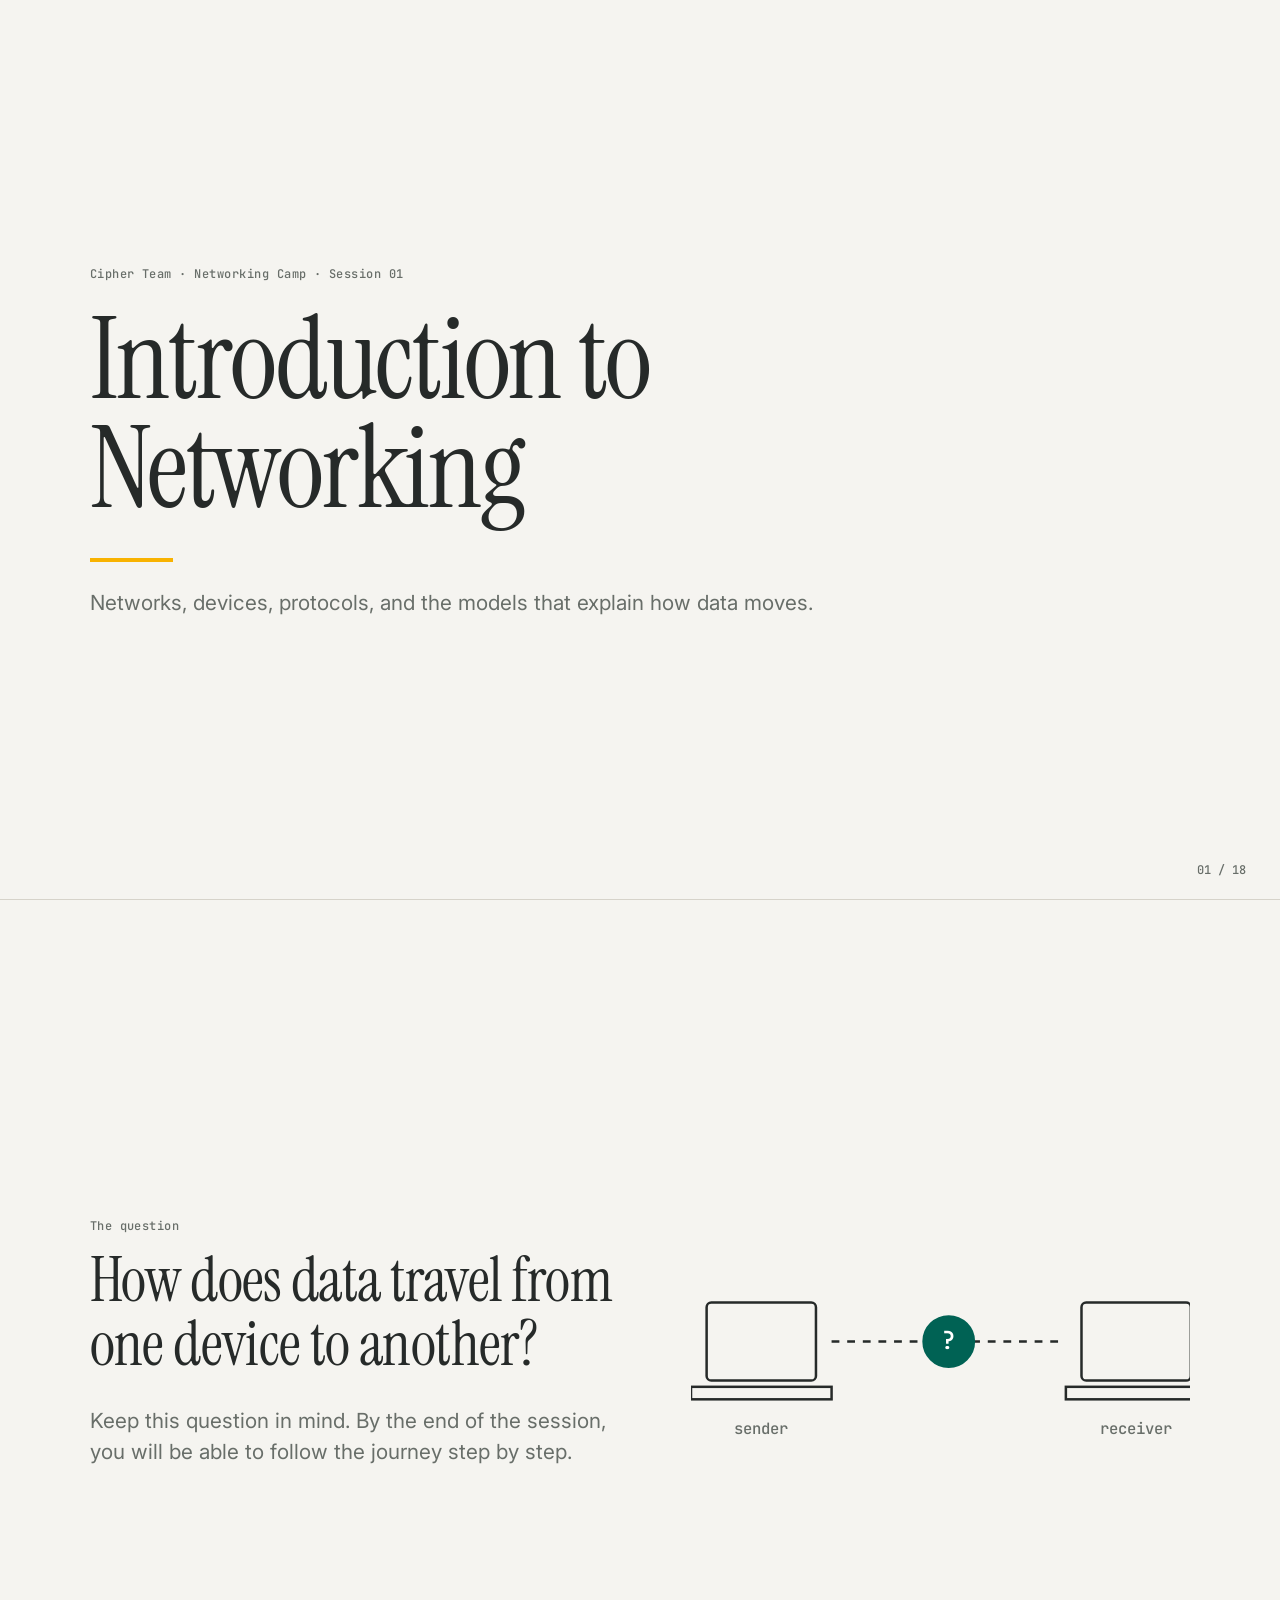
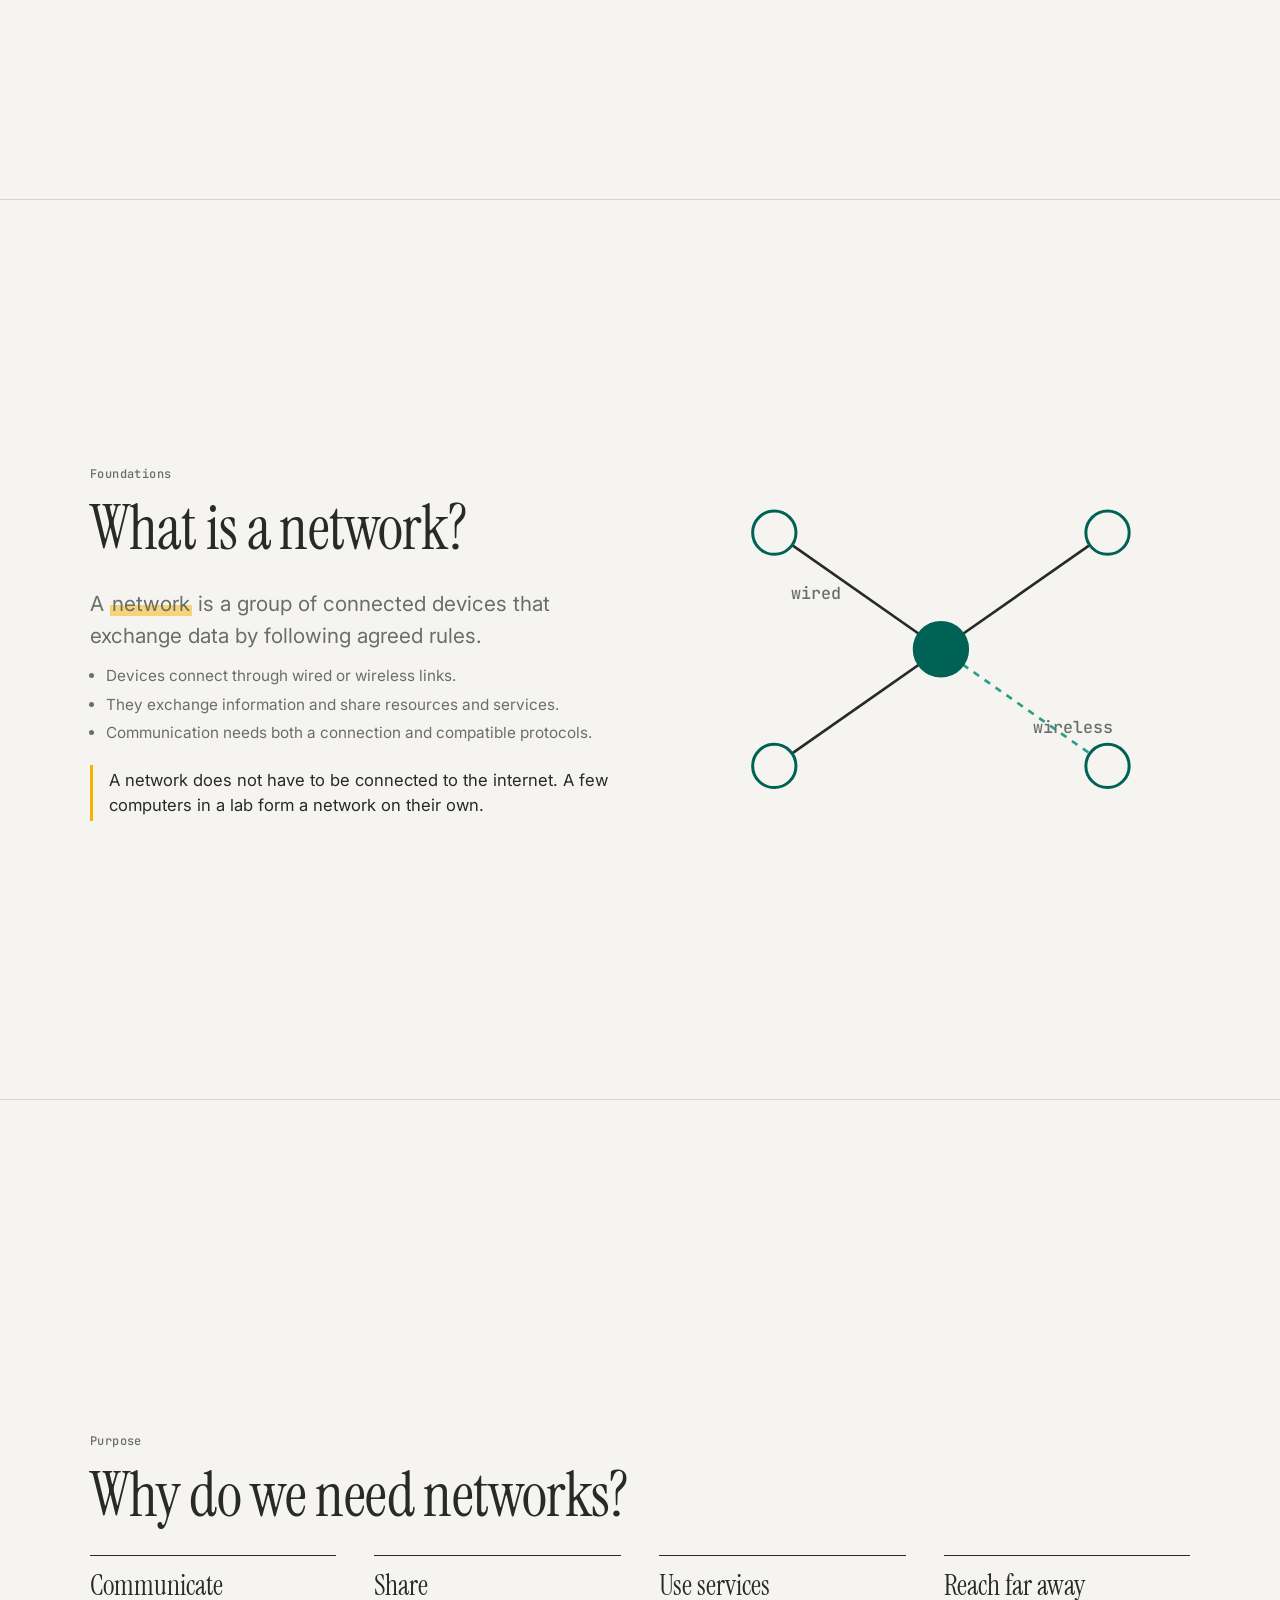
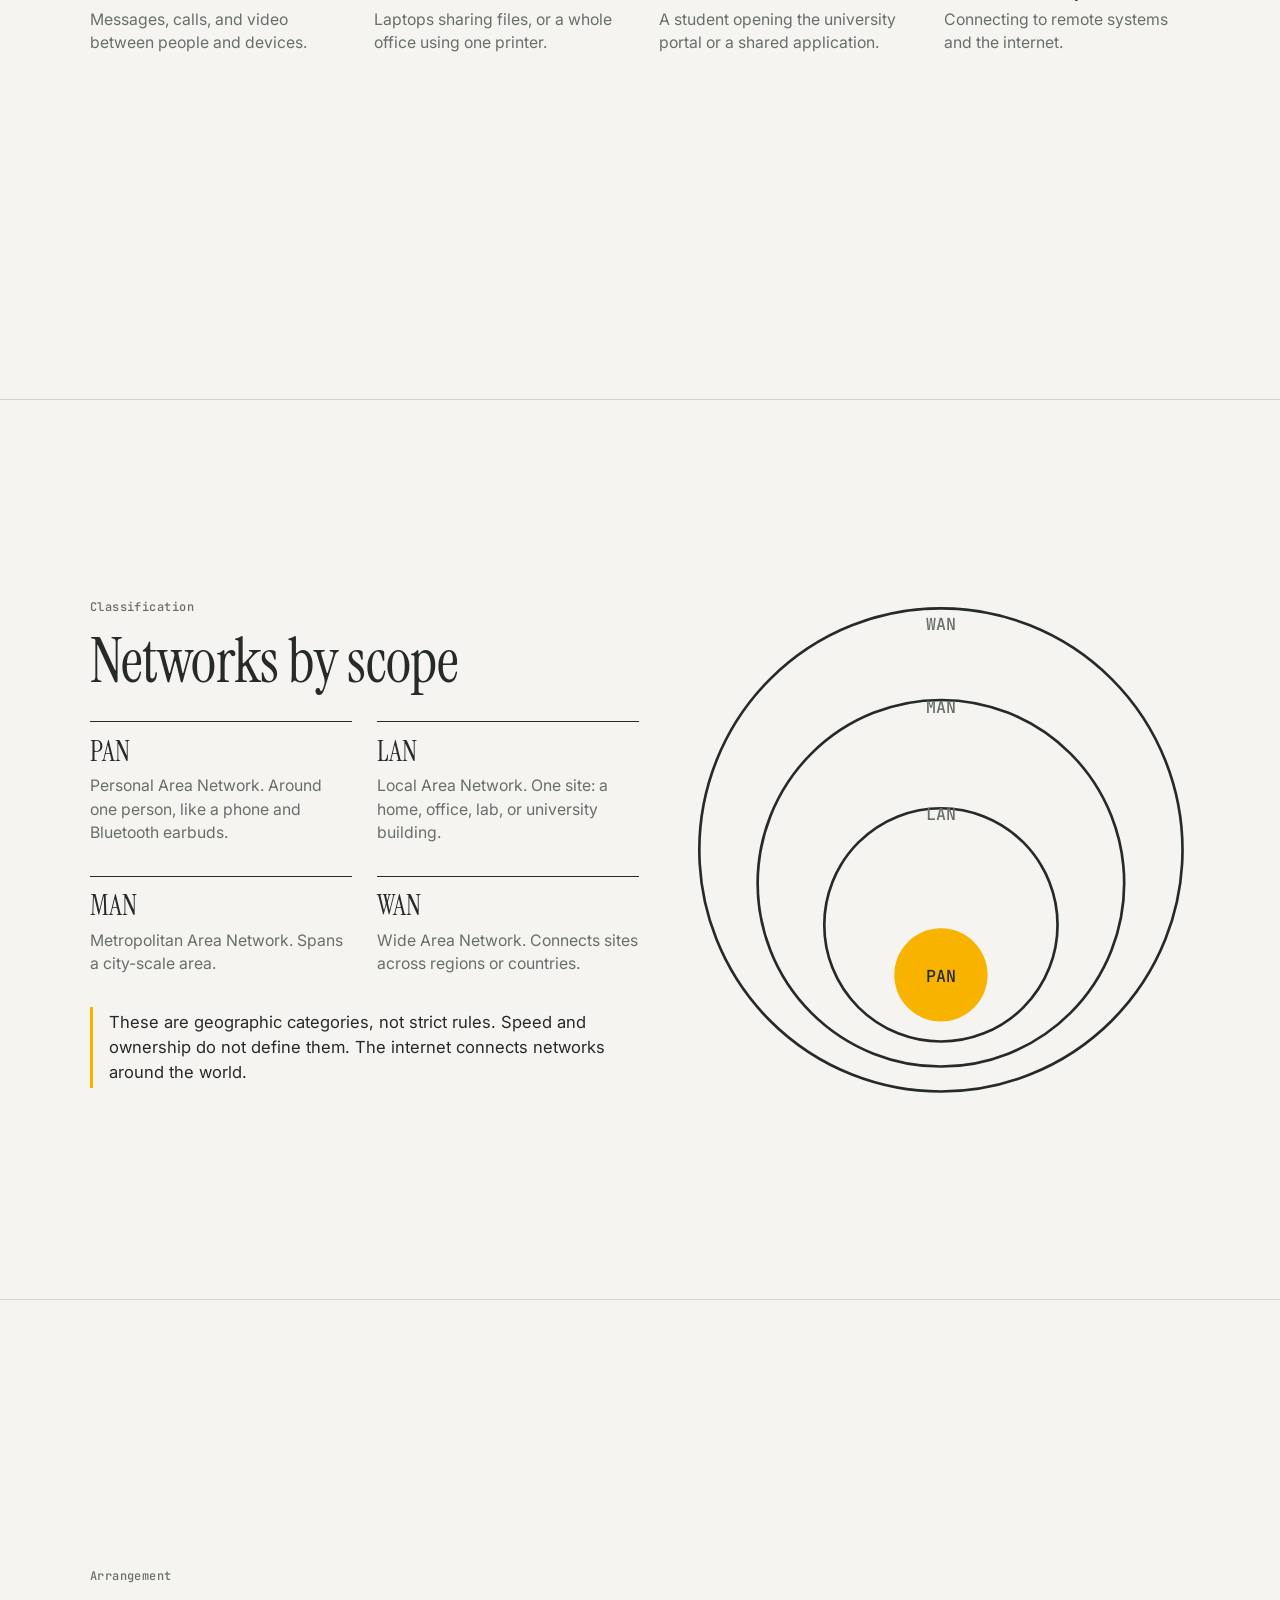
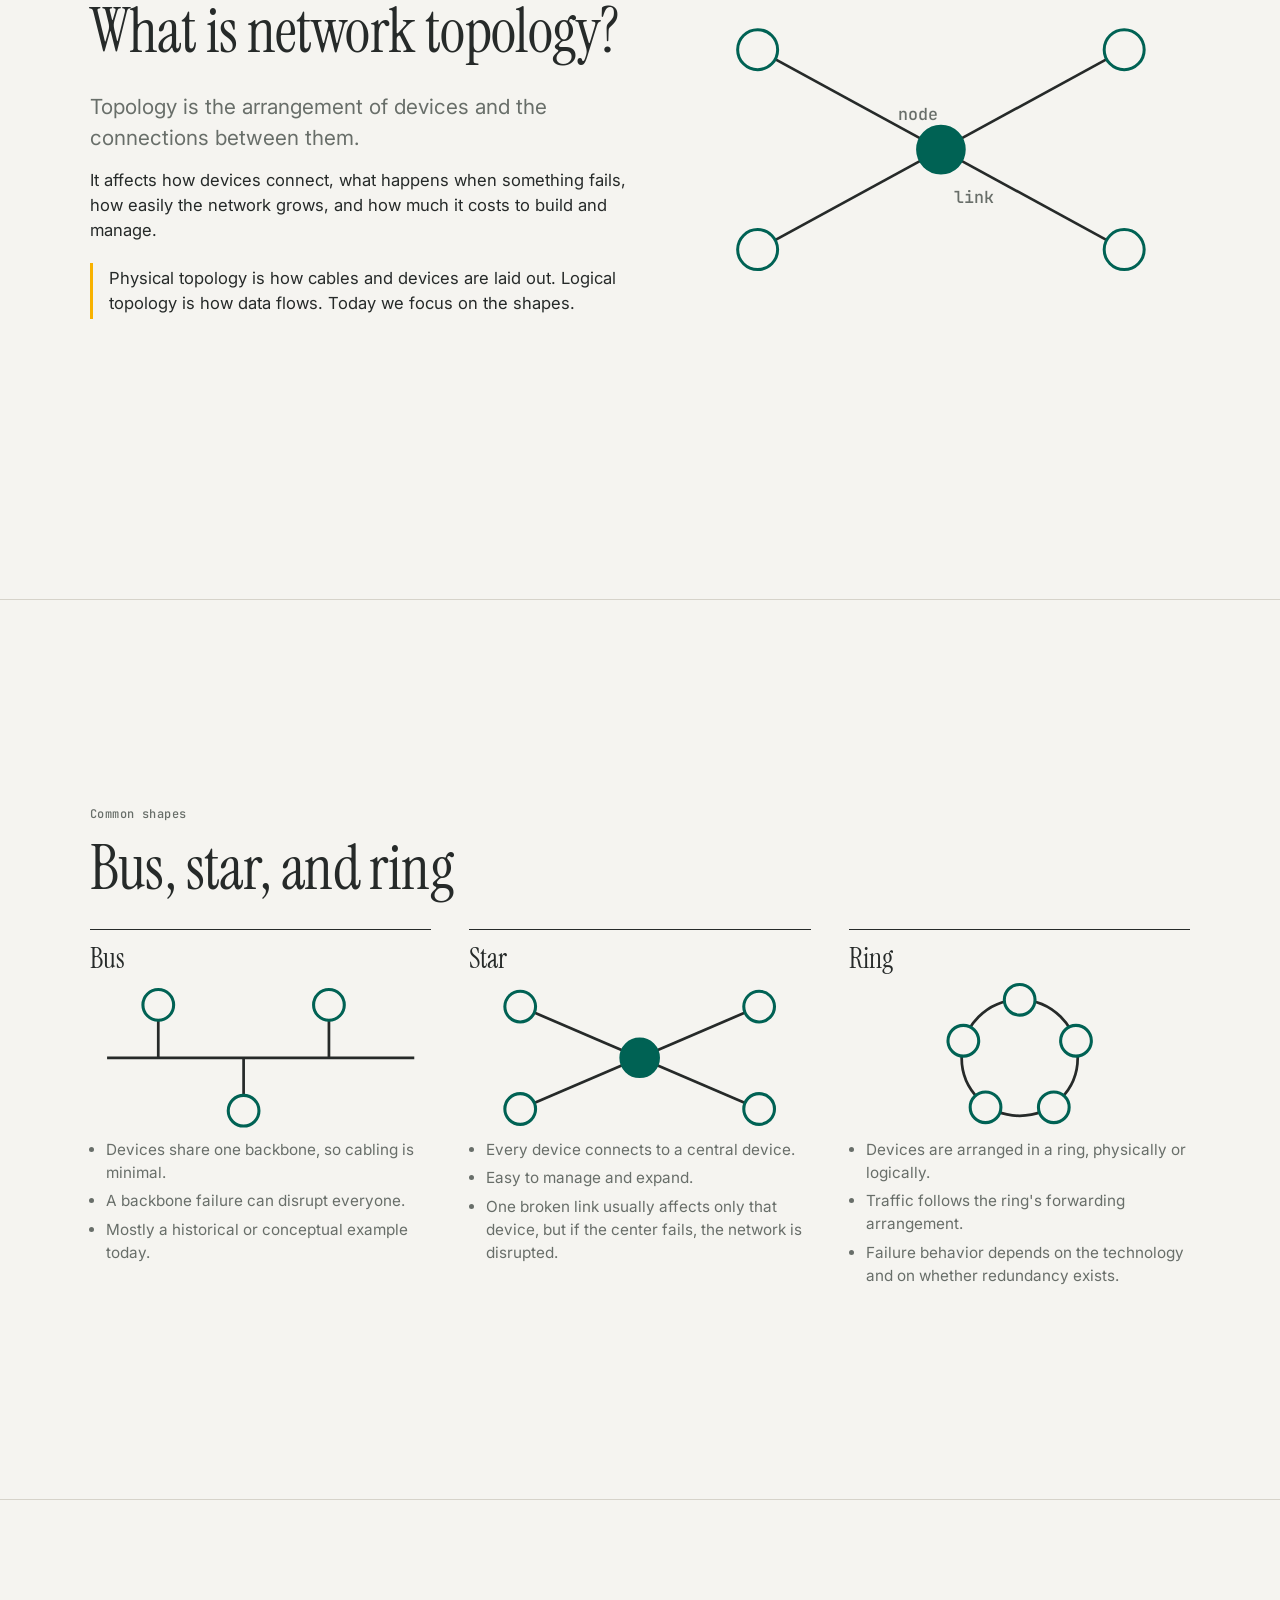
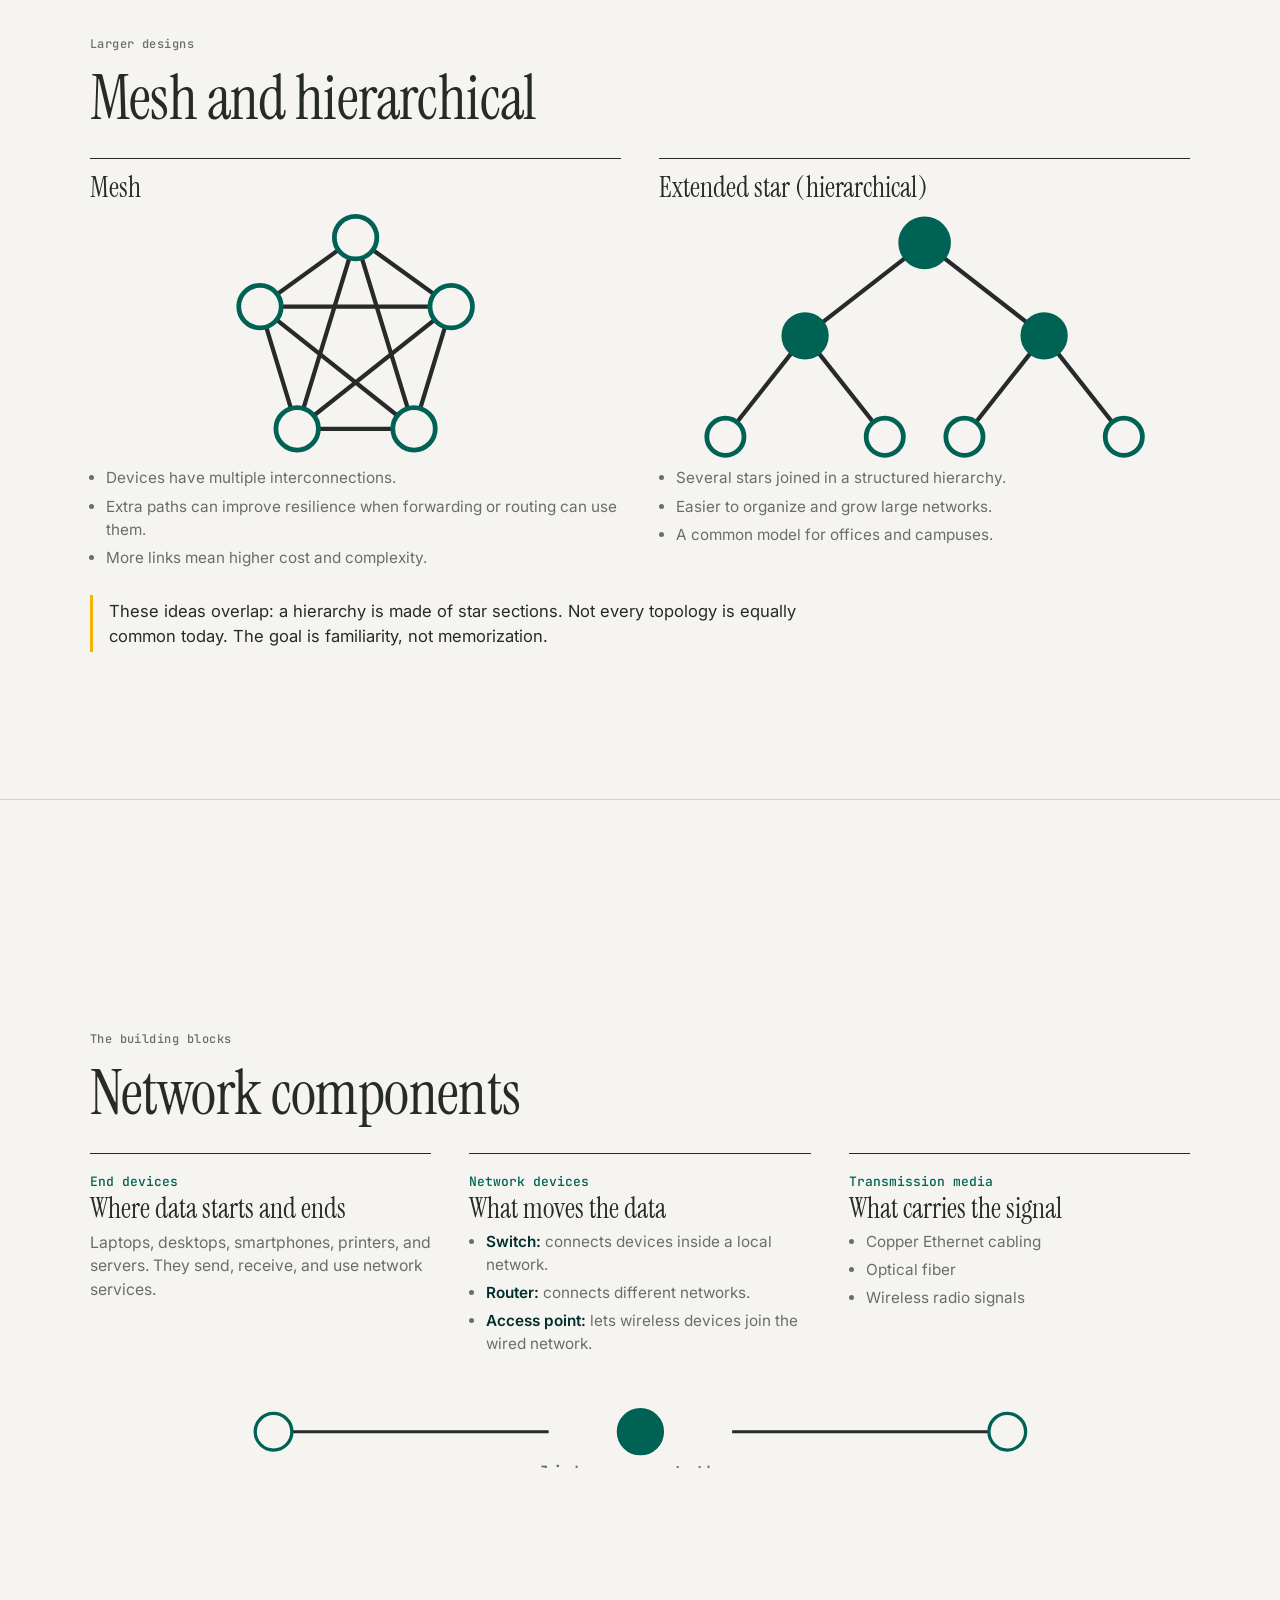
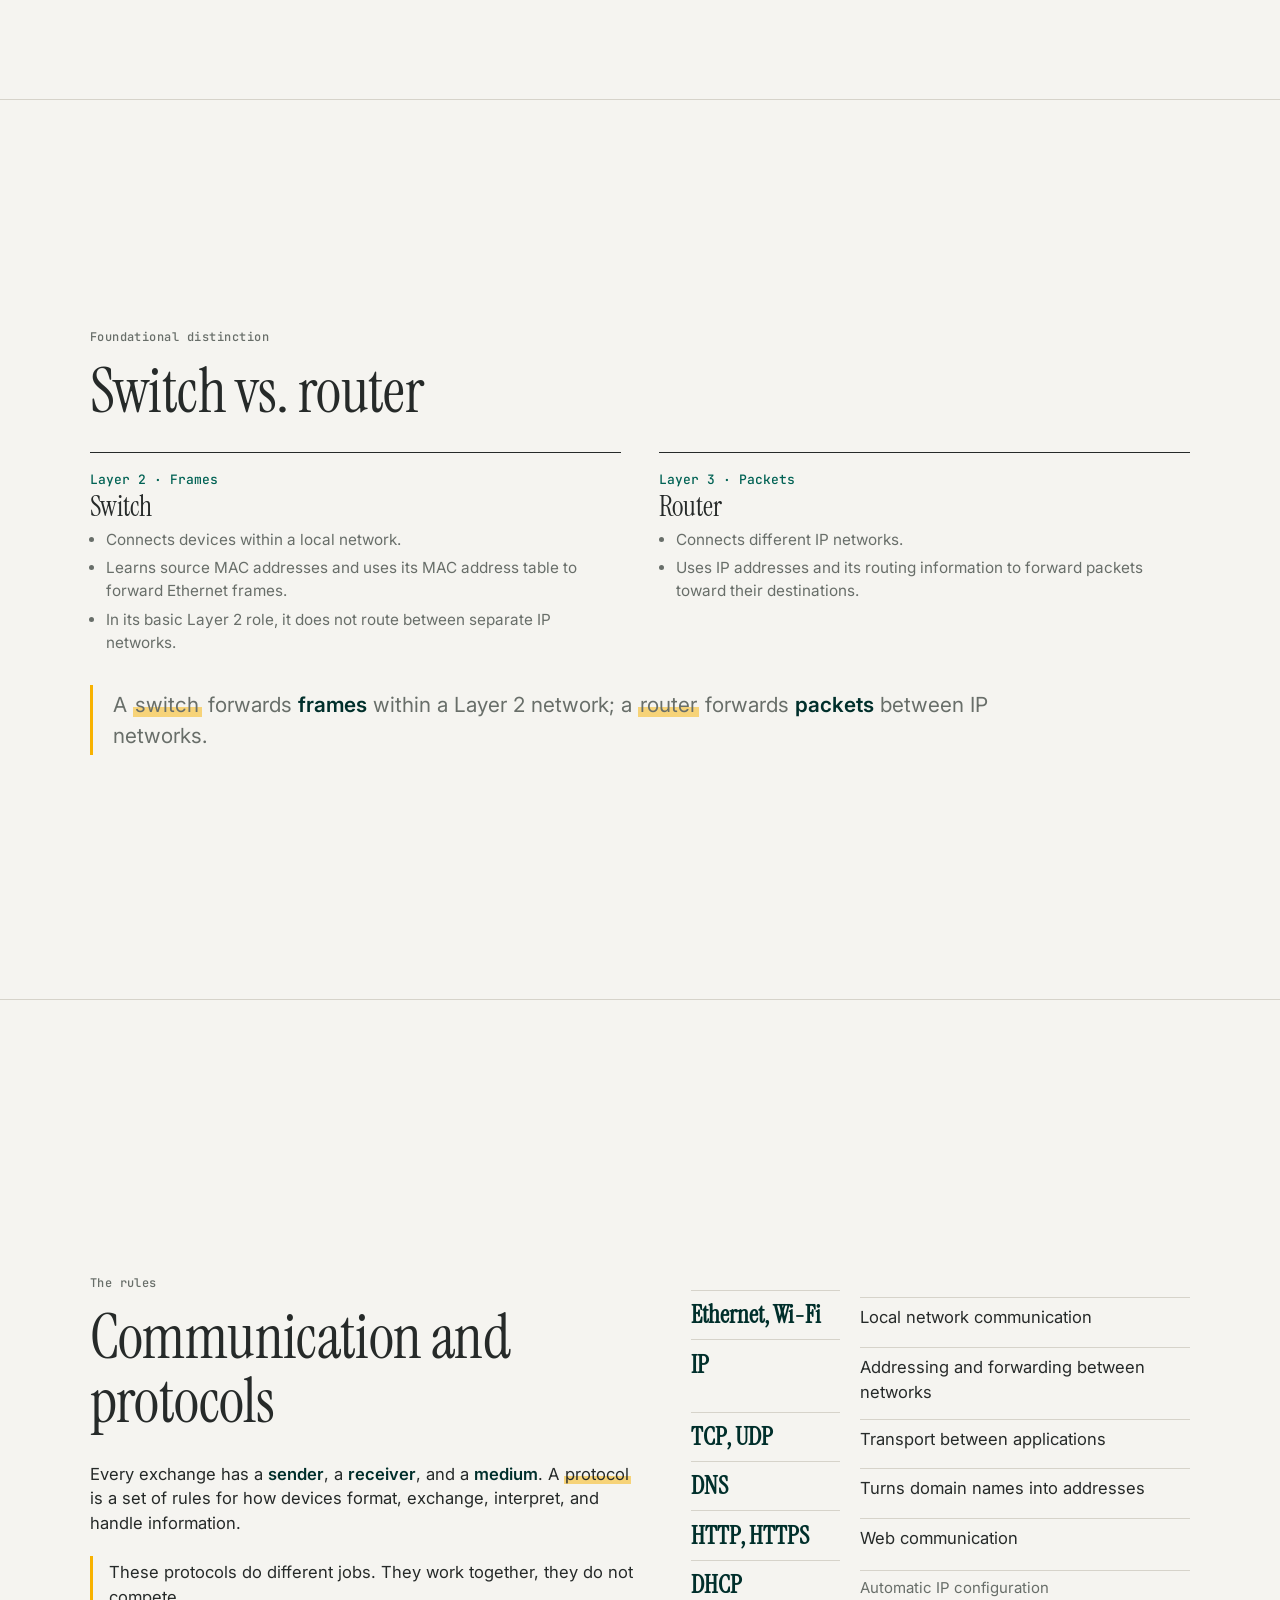
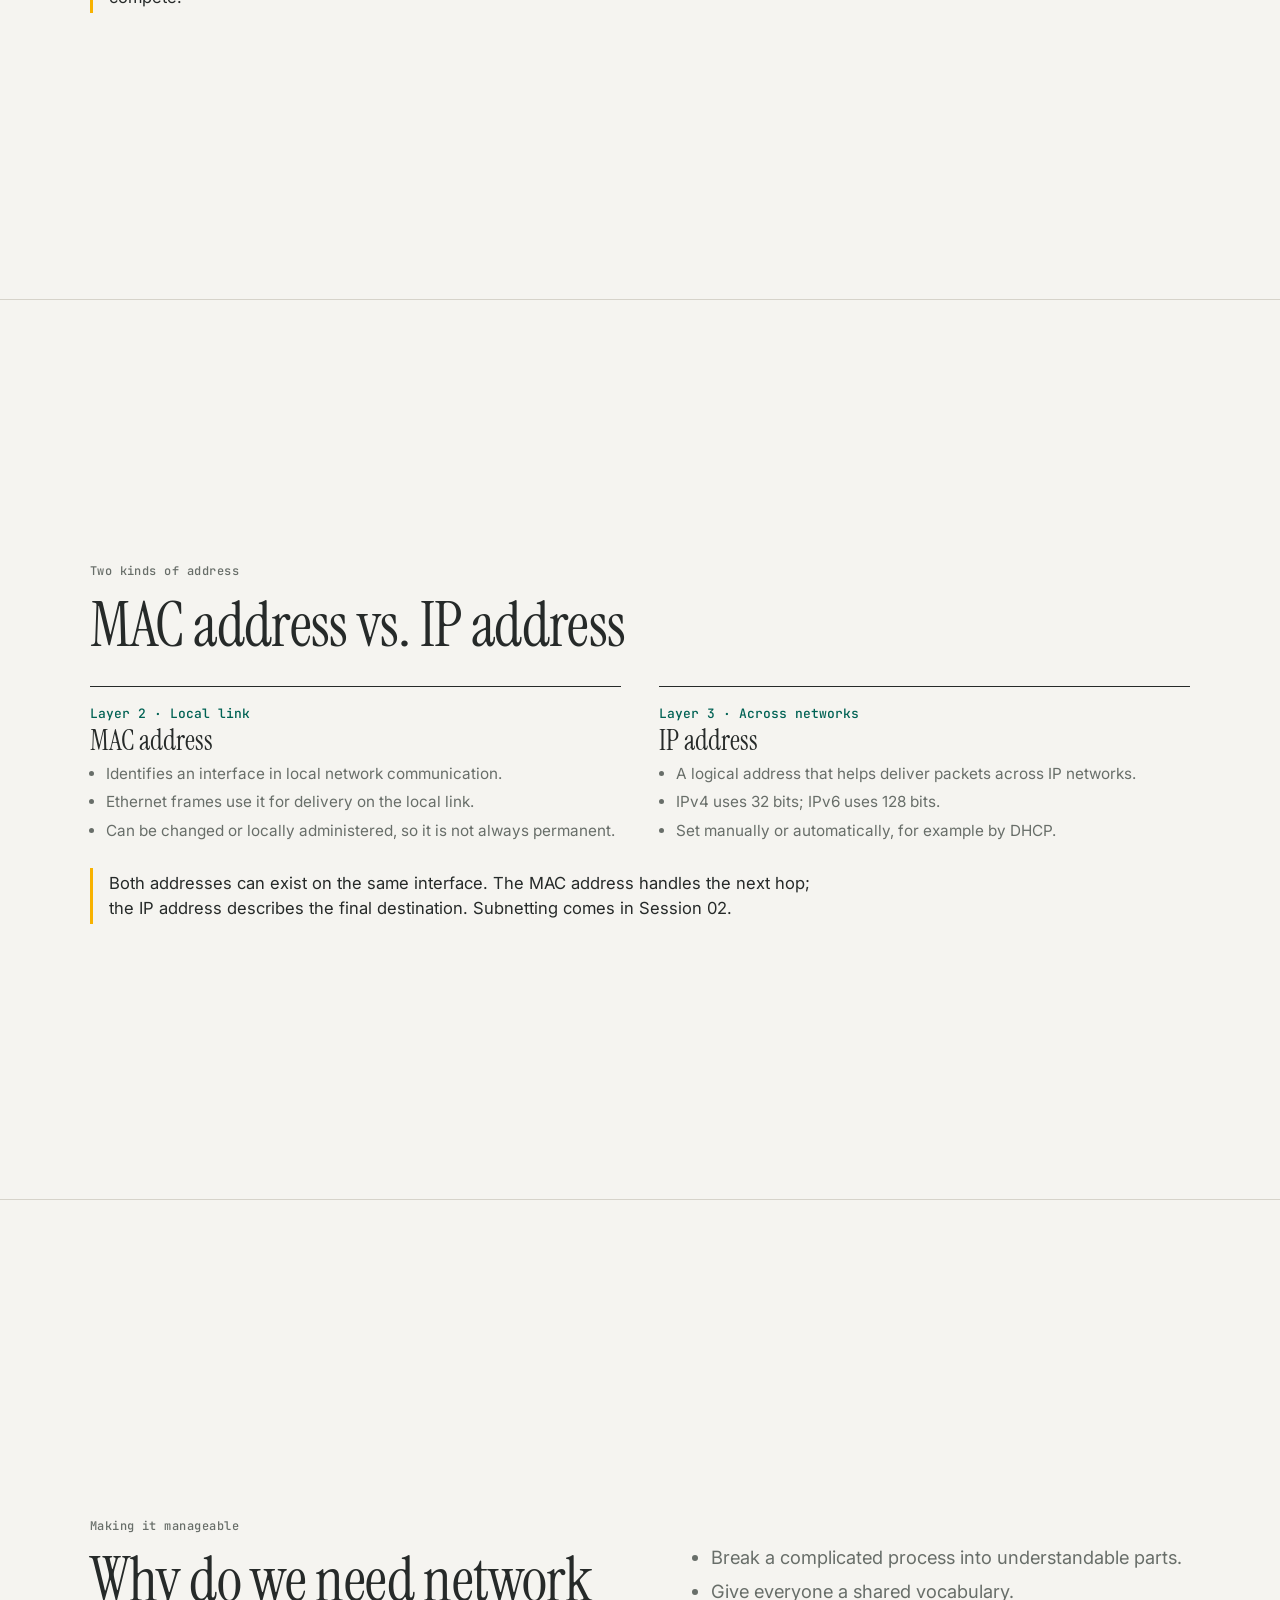
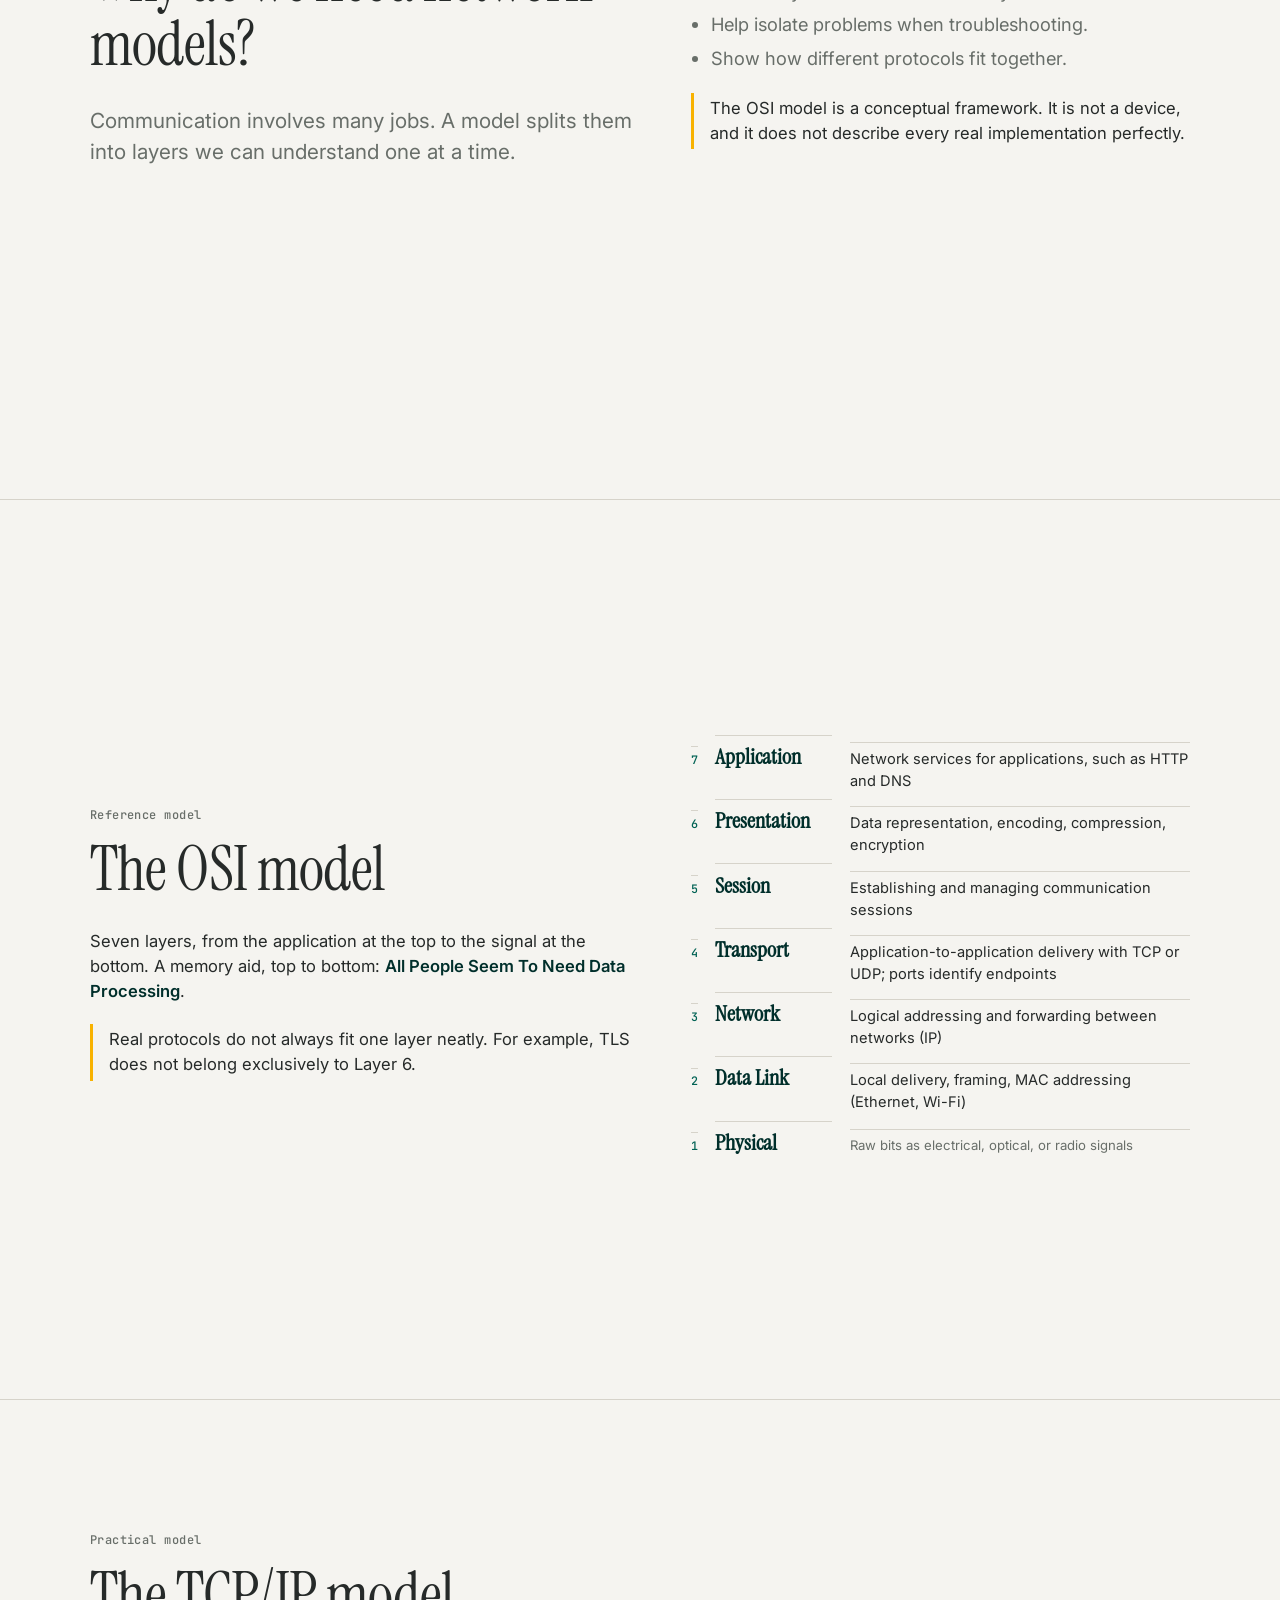
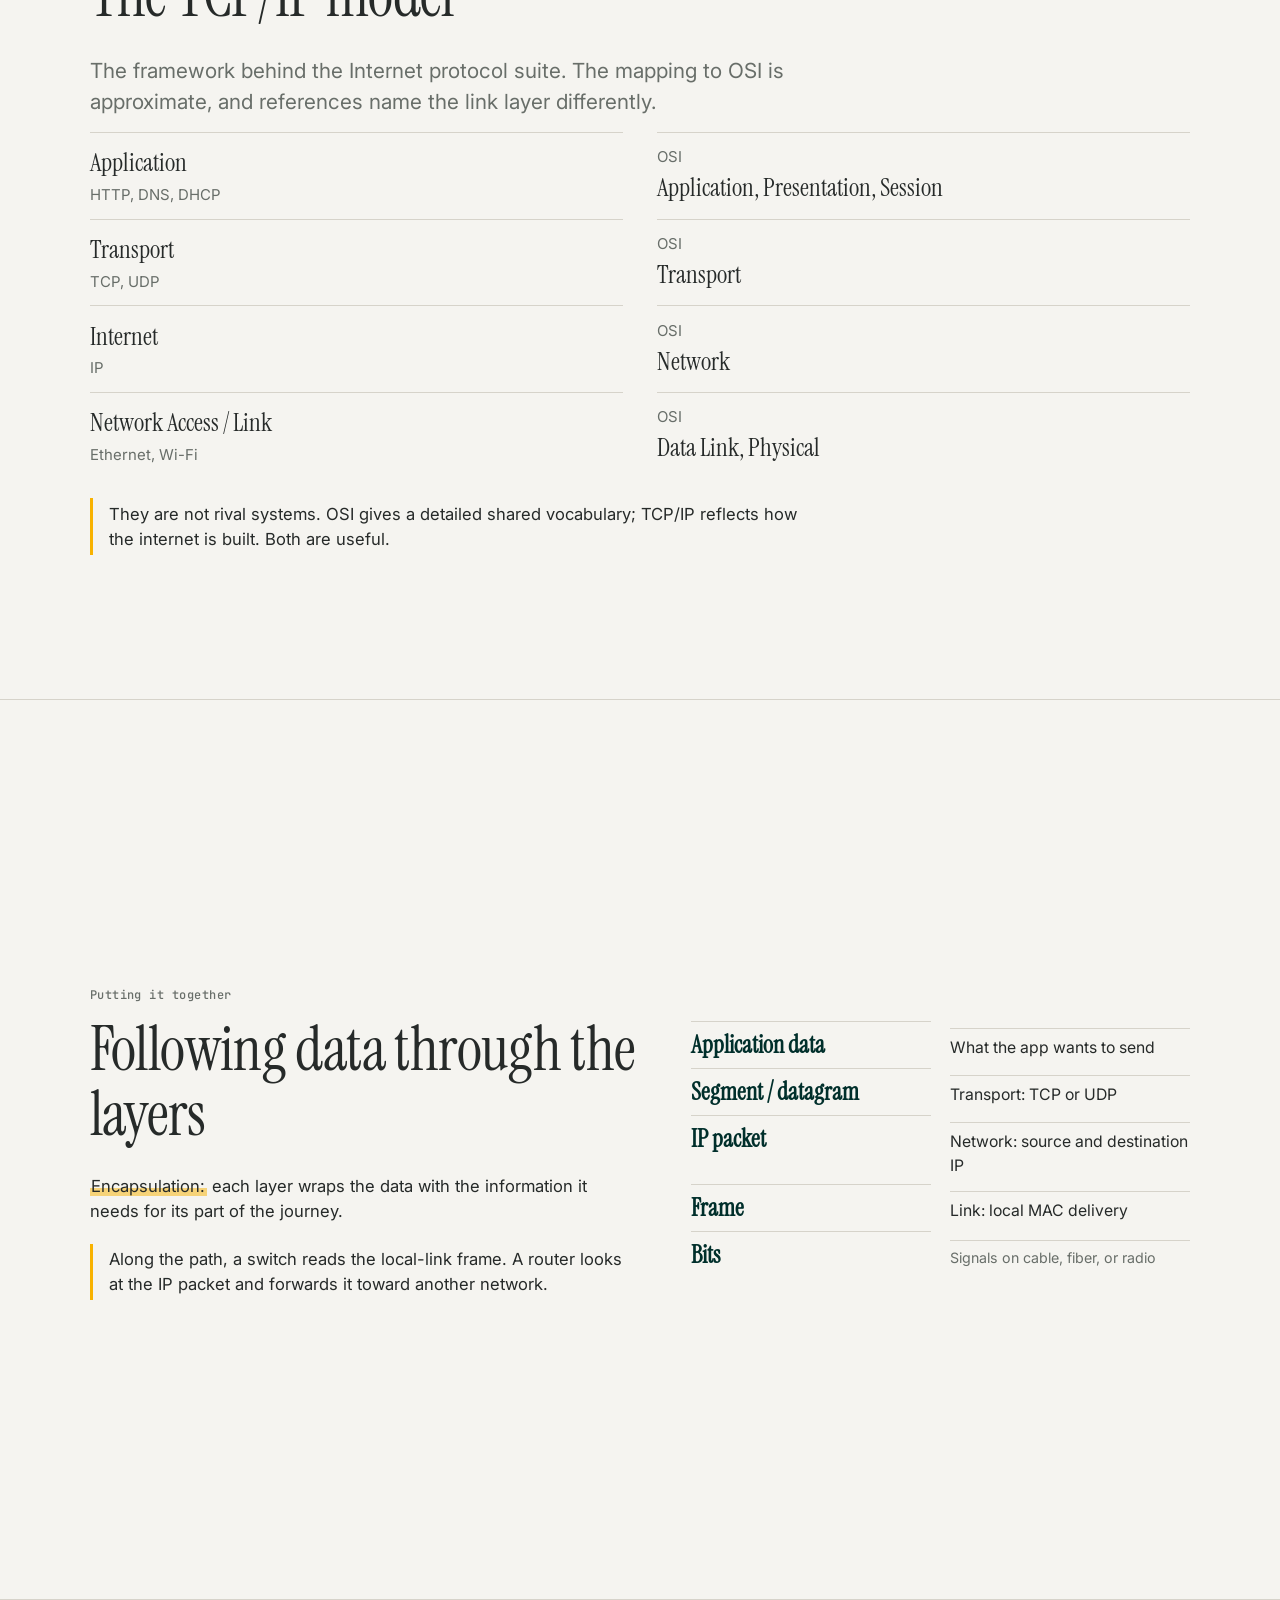
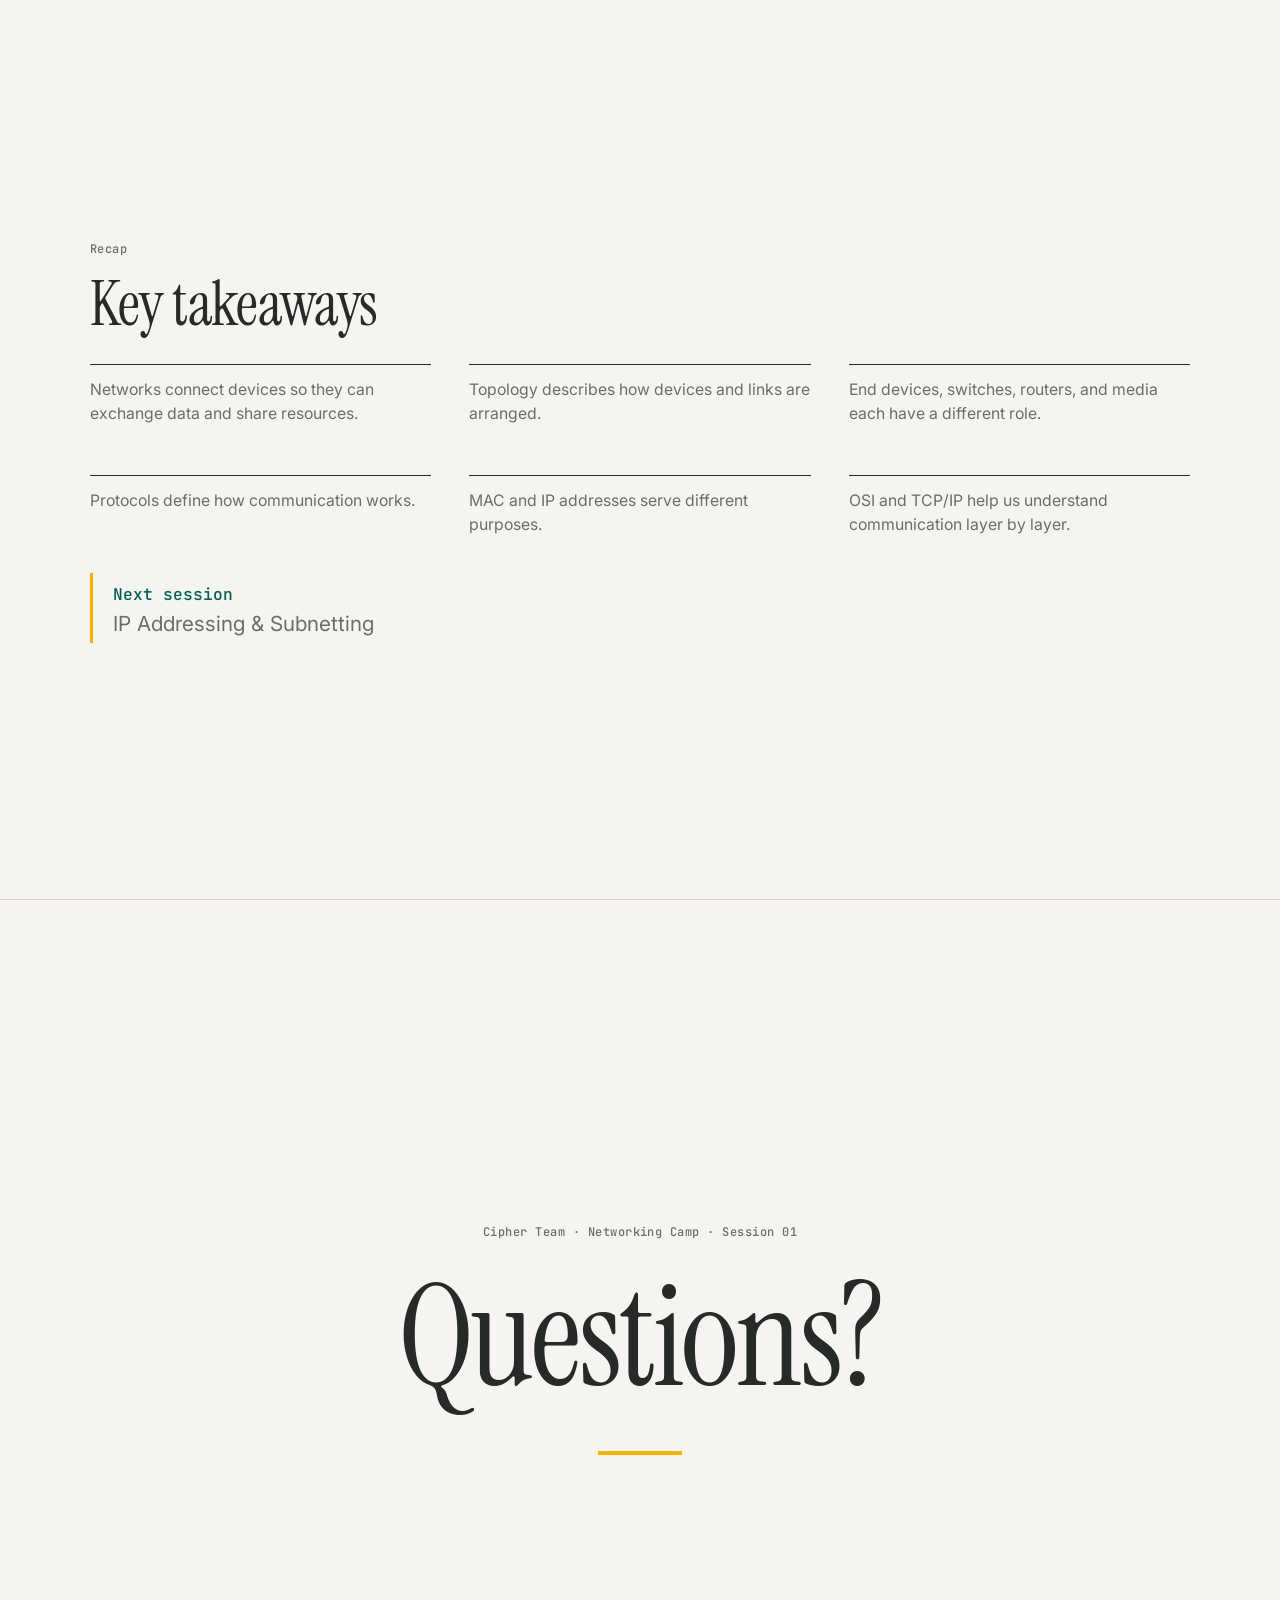
==== sessions/session-01.html @ e2155cbe "session 01" ====
<!DOCTYPE html>
<html lang="en" dir="ltr">
<head>
<meta charset="utf-8">
<meta name="viewport" content="width=device-width, initial-scale=1">
<title>Session 01 · Introduction to Networking · Cipher Team</title>
<link rel="preconnect" href="https://fonts.googleapis.com">
<link rel="preconnect" href="https://fonts.gstatic.com" crossorigin>
<link href="https://fonts.googleapis.com/css2?family=Instrument+Serif:ital@0;1&family=Inter:wght@400;500;600&family=JetBrains+Mono:wght@400;500&display=swap" rel="stylesheet">
<style>
:root{--bg:#F5F4F0;--ink:#262A29;--mute:#686E69;--line:#D6D3CA;--dark-green:#002F2B;--green:#006254;--green-light:#2E9C8A;--yellow:#F8B200;
--serif:'Instrument Serif',Georgia,'Times New Roman',serif;--sans:Inter,system-ui,-apple-system,'Segoe UI',Arial,sans-serif;--mono:'JetBrains Mono',ui-monospace,Menlo,Consolas,monospace}
*{box-sizing:border-box}
html{scroll-snap-type:y proximity;scroll-behavior:smooth}
body{margin:0;background:var(--bg);color:var(--ink);font:400 clamp(15px,1.3vw,20px)/1.5 var(--sans)}
.s{min-height:100vh;min-height:100svh;scroll-snap-align:start;display:flex;align-items:center;padding:7vh 7vw;border-bottom:1px solid var(--line)}
.in{width:100%;max-width:1200px;margin:0 auto}
h1,h2,h3{font-family:var(--serif);font-weight:400;margin:0}
h2{font-size:clamp(2.2rem,4.8vw,4.2rem);line-height:1.05;margin-bottom:.45em;letter-spacing:-.01em;max-width:18em}
h3{font-size:1.7em;line-height:1.1;margin-bottom:.25em}
p{margin:0 0 .7em;max-width:38em}
.m{font:500 .72em var(--mono);color:var(--mute);letter-spacing:.04em;margin-bottom:1.2em;display:block}
.lead{font-size:1.25em;color:var(--mute)}
.hl{background:linear-gradient(transparent 58%,rgba(248,178,0,.5) 0);padding:0 .1em}
b{font-weight:600;color:var(--dark-green)}
.g{display:grid;gap:3vw;grid-template-columns:repeat(auto-fit,minmax(230px,1fr));align-items:start}
.two{display:grid;gap:4vw;grid-template-columns:1.1fr 1fr;align-items:center}
@media(max-width:800px){.two{grid-template-columns:1fr}}
.c{border-top:1px solid var(--ink);padding-top:.8em}
.c p{color:var(--mute);font-size:.95em}
.c ul,.ul{margin:.3em 0 0;padding-left:1.1em;color:var(--mute);font-size:.92em}
.c li,.ul li{margin-bottom:.35em}
.t{font:500 .78em var(--mono);color:var(--green)}
.note{border-left:3px solid var(--yellow);padding:.2em 0 .2em 1em;margin-top:1.2em;max-width:44em}
svg{display:block;width:100%;height:auto}
.d line,.d path,.d rect,.d circle.r{stroke:var(--ink);stroke-width:1.6;fill:none}
.d circle{fill:var(--bg);stroke:var(--green);stroke-width:1.8}
.d circle.f{fill:var(--green)}
.d .w{stroke:var(--green-light);stroke-dasharray:4 4}
.d text{font:500 10px var(--mono);fill:var(--mute);stroke:none}
.d .y{fill:var(--yellow);stroke:none}
.st{display:grid;grid-template-columns:auto 11em 1fr;gap:0 1.2em;align-items:baseline}
.st>*{border-top:1px solid var(--line);padding:.42em 0}
.st .n{font:500 .8em var(--mono);color:var(--green)}
.st .h{font-family:var(--serif);font-size:1.5em;line-height:1.1}
.st span:last-child{color:var(--mute);font-size:.9em}
.mp{display:grid;grid-template-columns:1fr 1fr;gap:0 2em}
.mp>div{border-top:1px solid var(--line);padding:.7em 0}
.mp .a{font-family:var(--serif);font-size:1.5em}
.mp .l{color:var(--mute);font-size:.9em}
.cov h1{font-size:clamp(3.2rem,9vw,8rem);line-height:.95;letter-spacing:-.02em;margin:.2em 0 .3em}
.cov .rule{width:5em;height:4px;background:var(--yellow);margin:1.5em 0}
.end{text-align:center}.end h1{font-size:clamp(3.5rem,11vw,10rem);line-height:1}.end .rule{margin:1.2em auto}
.chips{display:flex;flex-wrap:wrap;gap:.5em;margin:.6em 0 0}.chips span{border:1px solid var(--line);padding:.15em .7em;font:500 .8em var(--mono)}
#bar{position:fixed;top:0;left:0;height:3px;width:100%;background:var(--green);transform:scaleX(0);transform-origin:0 0;z-index:9}
#n{position:fixed;right:2.2vw;bottom:2.2vh;font:500 .75rem var(--mono);color:var(--mute);z-index:9;background:var(--bg);padding:.2em .5em}
.js .rv{opacity:0;transform:translateY(14px);transition:opacity .7s ease,transform .7s ease}
.js .on .rv{opacity:1;transform:none}
.rv:nth-child(2){transition-delay:.08s}.rv:nth-child(3){transition-delay:.16s}.rv:nth-child(4){transition-delay:.24s}
:focus-visible{outline:2px solid var(--green);outline-offset:3px}
@media(prefers-reduced-motion:reduce){html{scroll-behavior:auto}.js .rv{opacity:1;transform:none;transition:none}}
@media(max-width:700px){.st{grid-template-columns:auto 1fr}.st span:last-child{grid-column:1/-1}.mp{grid-template-columns:1fr}}
</style>
</head>
<body>
<div id="bar" role="progressbar" aria-label="Presentation progress"></div>
<div id="n" aria-live="polite">01 / 18</div>
<main>

<section class="s cov" aria-label="Cover"><div class="in">
<span class="m rv">Cipher Team · Networking Camp · Session 01</span>
<h1 class="rv">Introduction to<br>Networking</h1>
<div class="rule rv"></div>
<p class="lead rv">Networks, devices, protocols, and the models that explain how data moves.</p>
</div></section>

<section class="s"><div class="in two">
<div><span class="m rv">The question</span><h2 class="rv">How does data travel from one device to another?</h2><p class="lead rv">Keep this question in mind. By the end of the session, you will be able to follow the journey step by step.</p></div>
<svg class="d rv" viewBox="0 0 320 140" role="img" aria-label="Two devices connected by a link with a question mark"><rect x="10" y="40" width="70" height="50" rx="3"/><rect x="0" y="94" width="90" height="8"/><rect x="250" y="40" width="70" height="50" rx="3"/><rect x="240" y="94" width="90" height="8"/><line x1="90" y1="65" x2="240" y2="65" stroke-dasharray="5 5"/><circle class="f" cx="165" cy="65" r="16"/><text x="165" y="70" text-anchor="middle" style="fill:#fff;font-size:16px">?</text><text x="45" y="124" text-anchor="middle">sender</text><text x="285" y="124" text-anchor="middle">receiver</text></svg>
</div></section>

<section class="s"><div class="in two">
<div><span class="m rv">Foundations</span><h2 class="rv">What is a network?</h2>
<p class="lead rv">A <span class="hl">network</span> is a group of connected devices that exchange data by following agreed rules.</p>
<ul class="ul rv"><li>Devices connect through wired or wireless links.</li><li>They exchange information and share resources and services.</li><li>Communication needs both a connection and compatible protocols.</li></ul>
<p class="note rv">A network does not have to be connected to the internet. A few computers in a lab form a network on their own.</p></div>
<svg class="d rv" viewBox="0 0 300 220" role="img" aria-label="Devices connected by wired and wireless links"><line x1="150" y1="110" x2="50" y2="40"/><line x1="150" y1="110" x2="250" y2="40"/><line x1="150" y1="110" x2="50" y2="180"/><line class="w" x1="150" y1="110" x2="250" y2="180"/><circle class="f" cx="150" cy="110" r="16"/><circle cx="50" cy="40" r="13"/><circle cx="250" cy="40" r="13"/><circle cx="50" cy="180" r="13"/><circle cx="250" cy="180" r="13"/><text x="60" y="80">wired</text><text x="205" y="160">wireless</text></svg>
</div></section>

<section class="s"><div class="in"><span class="m rv">Purpose</span><h2 class="rv">Why do we need networks?</h2>
<div class="g">
<div class="c rv"><h3>Communicate</h3><p>Messages, calls, and video between people and devices.</p></div>
<div class="c rv"><h3>Share</h3><p>Laptops sharing files, or a whole office using one printer.</p></div>
<div class="c rv"><h3>Use services</h3><p>A student opening the university portal or a shared application.</p></div>
<div class="c rv"><h3>Reach far away</h3><p>Connecting to remote systems and the internet.</p></div>
</div></div></section>

<section class="s"><div class="in two">
<div><span class="m rv">Classification</span><h2 class="rv">Networks by scope</h2>
<div class="g" style="grid-template-columns:1fr 1fr;gap:1.2em 2vw">
<div class="c rv"><h3>PAN</h3><p>Personal Area Network. Around one person, like a phone and Bluetooth earbuds.</p></div>
<div class="c rv"><h3>LAN</h3><p>Local Area Network. One site: a home, office, lab, or university building.</p></div>
<div class="c rv"><h3>MAN</h3><p>Metropolitan Area Network. Spans a city-scale area.</p></div>
<div class="c rv"><h3>WAN</h3><p>Wide Area Network. Connects sites across regions or countries.</p></div></div>
<p class="note rv">These are geographic categories, not strict rules. Speed and ownership do not define them. The internet connects networks around the world.</p></div>
<svg class="d rv" viewBox="0 0 300 300" role="img" aria-label="Nested circles from PAN to WAN"><circle class="r" cx="150" cy="150" r="145"/><circle class="r" cx="150" cy="170" r="110"/><circle class="r" cx="150" cy="195" r="70"/><circle class="y" cx="150" cy="225" r="28" style="fill:var(--yellow);stroke:none"/><text x="150" y="18" text-anchor="middle">WAN</text><text x="150" y="68" text-anchor="middle">MAN</text><text x="150" y="132" text-anchor="middle">LAN</text><text x="150" y="229" text-anchor="middle" style="fill:var(--ink)">PAN</text></svg>
</div></section>

<section class="s"><div class="in two">
<div><span class="m rv">Arrangement</span><h2 class="rv">What is network topology?</h2>
<p class="lead rv">Topology is the arrangement of devices and the connections between them.</p>
<p class="rv">It affects how devices connect, what happens when something fails, how easily the network grows, and how much it costs to build and manage.</p>
<p class="note rv">Physical topology is how cables and devices are laid out. Logical topology is how data flows. Today we focus on the shapes.</p></div>
<svg class="d rv" viewBox="0 0 300 200" role="img" aria-label="Devices as nodes and links"><line x1="40" y1="40" x2="150" y2="100"/><line x1="40" y1="160" x2="150" y2="100"/><line x1="150" y1="100" x2="260" y2="40"/><line x1="150" y1="100" x2="260" y2="160"/><circle cx="40" cy="40" r="12"/><circle cx="40" cy="160" r="12"/><circle cx="260" cy="40" r="12"/><circle cx="260" cy="160" r="12"/><circle class="f" cx="150" cy="100" r="14"/><text x="158" y="132">link</text><text x="148" y="82" text-anchor="end">node</text></svg>
</div></section>

<section class="s"><div class="in"><span class="m rv">Common shapes</span><h2 class="rv">Bus, star, and ring</h2>
<div class="g">
<div class="c rv"><h3>Bus</h3>
<svg class="d" viewBox="0 0 200 90" aria-label="Bus topology"><line x1="10" y1="45" x2="190" y2="45"/><line x1="40" y1="45" x2="40" y2="20"/><line x1="90" y1="45" x2="90" y2="70"/><line x1="140" y1="45" x2="140" y2="20"/><circle cx="40" cy="14" r="9"/><circle cx="90" cy="76" r="9"/><circle cx="140" cy="14" r="9"/></svg>
<ul><li>Devices share one backbone, so cabling is minimal.</li><li>A backbone failure can disrupt everyone.</li><li>Mostly a historical or conceptual example today.</li></ul></div>
<div class="c rv"><h3>Star</h3>
<svg class="d" viewBox="0 0 200 90" aria-label="Star topology"><line x1="100" y1="45" x2="30" y2="15"/><line x1="100" y1="45" x2="170" y2="15"/><line x1="100" y1="45" x2="30" y2="75"/><line x1="100" y1="45" x2="170" y2="75"/><circle class="f" cx="100" cy="45" r="11"/><circle cx="30" cy="15" r="9"/><circle cx="170" cy="15" r="9"/><circle cx="30" cy="75" r="9"/><circle cx="170" cy="75" r="9"/></svg>
<ul><li>Every device connects to a central device.</li><li>Easy to manage and expand.</li><li>One broken link usually affects only that device, but if the center fails, the network is disrupted.</li></ul></div>
<div class="c rv"><h3>Ring</h3>
<svg class="d" viewBox="0 0 200 90" aria-label="Ring topology"><circle class="r" cx="100" cy="45" r="34"/><circle cx="100" cy="11" r="9"/><circle cx="133" cy="35" r="9"/><circle cx="120" cy="74" r="9"/><circle cx="80" cy="74" r="9"/><circle cx="67" cy="35" r="9"/></svg>
<ul><li>Devices are arranged in a ring, physically or logically.</li><li>Traffic follows the ring's forwarding arrangement.</li><li>Failure behavior depends on the technology and on whether redundancy exists.</li></ul></div>
</div></div></section>

<section class="s"><div class="in"><span class="m rv">Larger designs</span><h2 class="rv">Mesh and hierarchical</h2>
<div class="g" style="grid-template-columns:repeat(auto-fit,minmax(280px,1fr))">
<div class="c rv"><h3>Mesh</h3>
<svg class="d" viewBox="0 0 200 95" aria-label="Mesh topology"><path d="M100 10L136 36L122 82L78 82L64 36Z M100 10L122 82 M100 10L78 82 M136 36L78 82 M136 36L64 36 M122 82L64 36"/><circle cx="100" cy="10" r="8"/><circle cx="136" cy="36" r="8"/><circle cx="122" cy="82" r="8"/><circle cx="78" cy="82" r="8"/><circle cx="64" cy="36" r="8"/></svg>
<ul><li>Devices have multiple interconnections.</li><li>Extra paths can improve resilience when forwarding or routing can use them.</li><li>More links mean higher cost and complexity.</li></ul></div>
<div class="c rv"><h3>Extended star (hierarchical)</h3>
<svg class="d" viewBox="0 0 200 95" aria-label="Hierarchical topology"><line x1="100" y1="12" x2="55" y2="47"/><line x1="100" y1="12" x2="145" y2="47"/><line x1="55" y1="47" x2="25" y2="85"/><line x1="55" y1="47" x2="85" y2="85"/><line x1="145" y1="47" x2="115" y2="85"/><line x1="145" y1="47" x2="175" y2="85"/><circle class="f" cx="100" cy="12" r="9"/><circle class="f" cx="55" cy="47" r="8"/><circle class="f" cx="145" cy="47" r="8"/><circle cx="25" cy="85" r="7"/><circle cx="85" cy="85" r="7"/><circle cx="115" cy="85" r="7"/><circle cx="175" cy="85" r="7"/></svg>
<ul><li>Several stars joined in a structured hierarchy.</li><li>Easier to organize and grow large networks.</li><li>A common model for offices and campuses.</li></ul></div></div>
<p class="note rv">These ideas overlap: a hierarchy is made of star sections. Not every topology is equally common today. The goal is familiarity, not memorization.</p></div></section>

<section class="s"><div class="in"><span class="m rv">The building blocks</span><h2 class="rv">Network components</h2>
<div class="g">
<div class="c rv"><span class="t">End devices</span><h3>Where data starts and ends</h3><p>Laptops, desktops, smartphones, printers, and servers. They send, receive, and use network services.</p></div>
<div class="c rv"><span class="t">Network devices</span><h3>What moves the data</h3><ul><li><b>Switch:</b> connects devices inside a local network.</li><li><b>Router:</b> connects different networks.</li><li><b>Access point:</b> lets wireless devices join the wired network.</li></ul></div>
<div class="c rv"><span class="t">Transmission media</span><h3>What carries the signal</h3><ul><li>Copper Ethernet cabling</li><li>Optical fiber</li><li>Wireless radio signals</li></ul></div>
</div>
<svg class="d rv" viewBox="0 0 600 40" style="margin-top:2em" aria-hidden="true"><line x1="100" y1="20" x2="250" y2="20"/><line x1="350" y1="20" x2="500" y2="20"/><circle cx="100" cy="20" r="10"/><circle class="f" cx="300" cy="20" r="12"/><circle cx="500" cy="20" r="10"/><text x="300" y="46" text-anchor="middle">links connect them</text></svg></div></section>

<section class="s"><div class="in"><span class="m rv">Foundational distinction</span><h2 class="rv">Switch vs. router</h2>
<div class="g" style="grid-template-columns:repeat(auto-fit,minmax(300px,1fr))">
<div class="c rv"><span class="t">Layer 2 · Frames</span><h3>Switch</h3><ul><li>Connects devices within a local network.</li><li>Learns source MAC addresses and uses its MAC address table to forward Ethernet frames.</li><li>In its basic Layer 2 role, it does not route between separate IP networks.</li></ul></div>
<div class="c rv"><span class="t">Layer 3 · Packets</span><h3>Router</h3><ul><li>Connects different IP networks.</li><li>Uses IP addresses and its routing information to forward packets toward their destinations.</li></ul></div></div>
<p class="lead note rv">A <span class="hl">switch</span> forwards <b>frames</b> within a Layer 2 network; a <span class="hl">router</span> forwards <b>packets</b> between IP networks.</p></div></section>

<section class="s"><div class="in two">
<div><span class="m rv">The rules</span><h2 class="rv">Communication and protocols</h2>
<p class="rv">Every exchange has a <b>sender</b>, a <b>receiver</b>, and a <b>medium</b>. A <span class="hl">protocol</span> is a set of rules for how devices format, exchange, interpret, and handle information.</p>
<p class="note rv">These protocols do different jobs. They work together, they do not compete.</p></div>
<div class="st rv" style="grid-template-columns:9em 1fr">
<b class="h">Ethernet, Wi-Fi</b><span>Local network communication</span>
<b class="h">IP</b><span>Addressing and forwarding between networks</span>
<b class="h">TCP, UDP</b><span>Transport between applications</span>
<b class="h">DNS</b><span>Turns domain names into addresses</span>
<b class="h">HTTP, HTTPS</b><span>Web communication</span>
<b class="h">DHCP</b><span>Automatic IP configuration</span></div>
</div></section>

<section class="s"><div class="in"><span class="m rv">Two kinds of address</span><h2 class="rv">MAC address vs. IP address</h2>
<div class="g" style="grid-template-columns:repeat(auto-fit,minmax(300px,1fr))">
<div class="c rv"><span class="t">Layer 2 · Local link</span><h3>MAC address</h3><ul><li>Identifies an interface in local network communication.</li><li>Ethernet frames use it for delivery on the local link.</li><li>Can be changed or locally administered, so it is not always permanent.</li></ul></div>
<div class="c rv"><span class="t">Layer 3 · Across networks</span><h3>IP address</h3><ul><li>A logical address that helps deliver packets across IP networks.</li><li>IPv4 uses 32 bits; IPv6 uses 128 bits.</li><li>Set manually or automatically, for example by DHCP.</li></ul></div></div>
<p class="note rv">Both addresses can exist on the same interface. The MAC address handles the next hop; the IP address describes the final destination. Subnetting comes in Session 02.</p></div></section>

<section class="s"><div class="in two">
<div><span class="m rv">Making it manageable</span><h2 class="rv">Why do we need network models?</h2>
<p class="lead rv">Communication involves many jobs. A model splits them into layers we can understand one at a time.</p></div>
<div><ul class="ul rv" style="font-size:1.1em"><li>Break a complicated process into understandable parts.</li><li>Give everyone a shared vocabulary.</li><li>Help isolate problems when troubleshooting.</li><li>Show how different protocols fit together.</li></ul>
<p class="note rv">The OSI model is a conceptual framework. It is not a device, and it does not describe every real implementation perfectly.</p></div>
</div></section>

<section class="s"><div class="in two">
<div><span class="m rv">Reference model</span><h2 class="rv">The OSI model</h2>
<p class="rv">Seven layers, from the application at the top to the signal at the bottom. A memory aid, top to bottom: <b>All People Seem To Need Data Processing</b>.</p>
<p class="note rv">Real protocols do not always fit one layer neatly. For example, TLS does not belong exclusively to Layer 6.</p></div>
<div class="st rv" style="grid-template-columns:auto 8em 1fr;font-size:.88em">
<span class="n">7</span><b class="h">Application</b><span>Network services for applications, such as HTTP and DNS</span>
<span class="n">6</span><b class="h">Presentation</b><span>Data representation, encoding, compression, encryption</span>
<span class="n">5</span><b class="h">Session</b><span>Establishing and managing communication sessions</span>
<span class="n">4</span><b class="h">Transport</b><span>Application-to-application delivery with TCP or UDP; ports identify endpoints</span>
<span class="n">3</span><b class="h">Network</b><span>Logical addressing and forwarding between networks (IP)</span>
<span class="n">2</span><b class="h">Data Link</b><span>Local delivery, framing, MAC addressing (Ethernet, Wi-Fi)</span>
<span class="n">1</span><b class="h">Physical</b><span>Raw bits as electrical, optical, or radio signals</span></div>
</div></section>

<section class="s"><div class="in"><span class="m rv">Practical model</span><h2 class="rv">The TCP/IP model</h2>
<p class="rv lead">The framework behind the Internet protocol suite. The mapping to OSI is approximate, and references name the link layer differently.</p>
<div class="mp rv">
<div><span class="a">Application</span><br><span class="l">HTTP, DNS, DHCP</span></div><div><span class="l">OSI</span><br><span class="a">Application, Presentation, Session</span></div>
<div><span class="a">Transport</span><br><span class="l">TCP, UDP</span></div><div><span class="l">OSI</span><br><span class="a">Transport</span></div>
<div><span class="a">Internet</span><br><span class="l">IP</span></div><div><span class="l">OSI</span><br><span class="a">Network</span></div>
<div><span class="a">Network Access / Link</span><br><span class="l">Ethernet, Wi-Fi</span></div><div><span class="l">OSI</span><br><span class="a">Data Link, Physical</span></div></div>
<p class="note rv">They are not rival systems. OSI gives a detailed shared vocabulary; TCP/IP reflects how the internet is built. Both are useful.</p></div></section>

<section class="s"><div class="in two">
<div><span class="m rv">Putting it together</span><h2 class="rv">Following data through the layers</h2>
<p class="rv"><span class="hl">Encapsulation:</span> each layer wraps the data with the information it needs for its part of the journey.</p>
<p class="note rv">Along the path, a switch reads the local-link frame. A router looks at the IP packet and forwards it toward another network.</p></div>
<div class="st rv" style="grid-template-columns:1fr 1fr;font-size:.95em">
<b class="h">Application data</b><span>What the app wants to send</span>
<b class="h">Segment / datagram</b><span>Transport: TCP or UDP</span>
<b class="h">IP packet</b><span>Network: source and destination IP</span>
<b class="h">Frame</b><span>Link: local MAC delivery</span>
<b class="h">Bits</b><span>Signals on cable, fiber, or radio</span></div>
</div></section>

<section class="s"><div class="in"><span class="m rv">Recap</span><h2 class="rv">Key takeaways</h2>
<div class="g" style="grid-template-columns:repeat(auto-fit,minmax(260px,1fr))">
<div class="c rv"><p>Networks connect devices so they can exchange data and share resources.</p></div>
<div class="c rv"><p>Topology describes how devices and links are arranged.</p></div>
<div class="c rv"><p>End devices, switches, routers, and media each have a different role.</p></div>
<div class="c rv"><p>Protocols define how communication works.</p></div>
<div class="c rv"><p>MAC and IP addresses serve different purposes.</p></div>
<div class="c rv"><p>OSI and TCP/IP help us understand communication layer by layer.</p></div></div>
<p class="lead note rv"><span class="t">Next session</span><br>IP Addressing &amp; Subnetting</p></div></section>

<section class="s cov end" aria-label="Questions"><div class="in">
<span class="m rv">Cipher Team · Networking Camp · Session 01</span>
<h1 class="rv">Questions?</h1>
<div class="rule rv"></div></div></section>

</main>
<script>
(function(){
var d=document,r=d.documentElement,S=[].slice.call(d.querySelectorAll('.s')),bar=d.getElementById('bar'),nn=d.getElementById('n'),cur=0,N=S.length;
var rm=window.matchMedia&&matchMedia('(prefers-reduced-motion: reduce)').matches;
function lab(i){nn.textContent=('0'+(i+1)).slice(-2)+' / '+N}
function prog(){var h=r.scrollHeight-innerHeight;bar.style.transform='scaleX('+(h>0?Math.min(1,scrollY/h):1)+')';bar.setAttribute('aria-valuenow',Math.round(h>0?scrollY/h*100:100))}
addEventListener('scroll',prog,{passive:true});prog();lab(0);
if('IntersectionObserver' in window){
r.className+=' js';
var io=new IntersectionObserver(function(es){es.forEach(function(e){if(e.isIntersecting){e.target.classList.add('on');cur=S.indexOf(e.target);lab(cur)}})},{threshold:.5});
S.forEach(function(s){io.observe(s)});
S[0].classList.add('on');
}
function go(dir){
var s=S[cur],b=s.getBoundingClientRect();
if(dir>0&&b.bottom>innerHeight+8){scrollBy({top:innerHeight*.85,behavior:rm?'auto':'smooth'});return}
if(dir<0&&b.top<-8){scrollBy({top:-innerHeight*.85,behavior:rm?'auto':'smooth'});return}
var i=Math.max(0,Math.min(N-1,cur+dir));S[i].scrollIntoView({behavior:rm?'auto':'smooth',block:'start'})}
addEventListener('keydown',function(e){
if(e.altKey||e.ctrlKey||e.metaKey)return;
var t=e.target&&e.target.tagName;if(t==='INPUT'||t==='TEXTAREA'||t==='SELECT')return;
var k=e.key,dir=0;
if(k==='ArrowDown'||k==='PageDown'||(k===' '&&!e.shiftKey))dir=1;
else if(k==='ArrowUp'||k==='PageUp'||(k===' '&&e.shiftKey))dir=-1;
else if(k==='Home'){e.preventDefault();S[0].scrollIntoView();return}
else if(k==='End'){e.preventDefault();S[N-1].scrollIntoView();return}
if(dir){e.preventDefault();go(dir)}});
})();
</script>
</body>
</html>
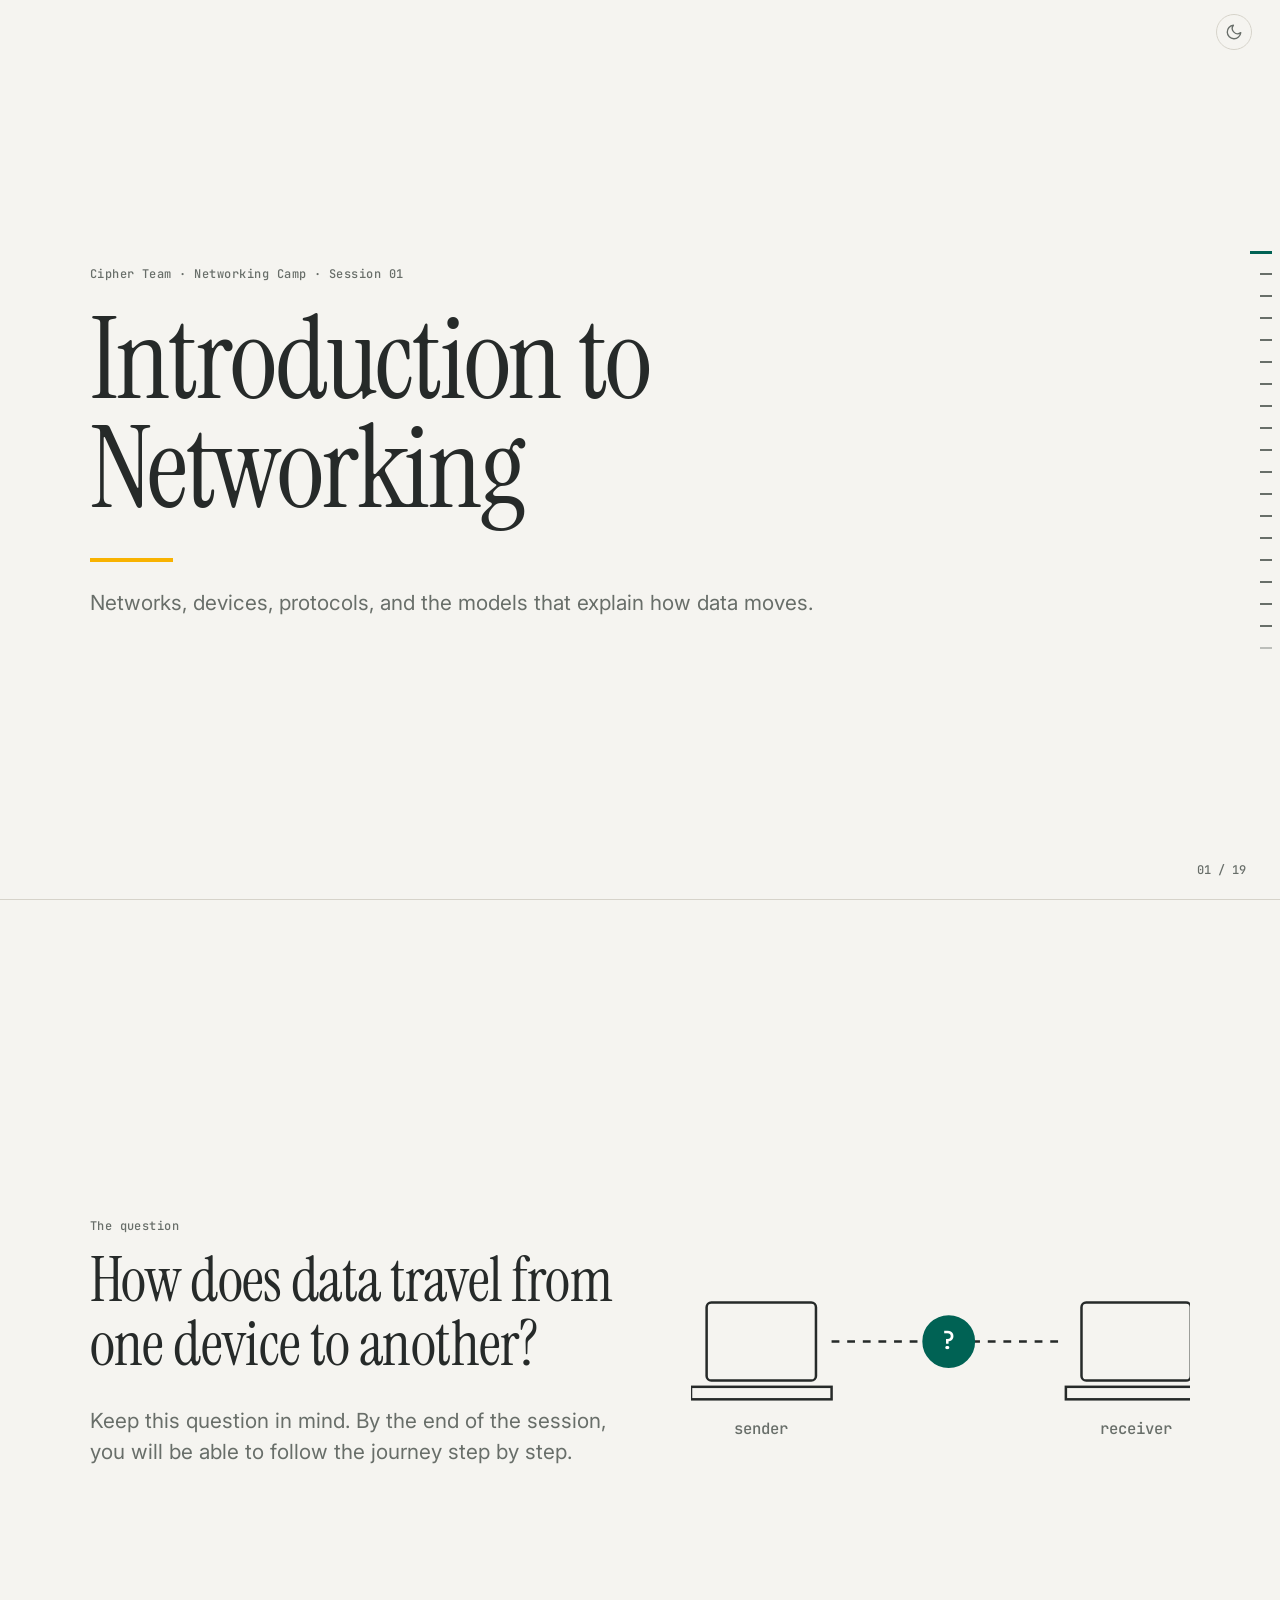
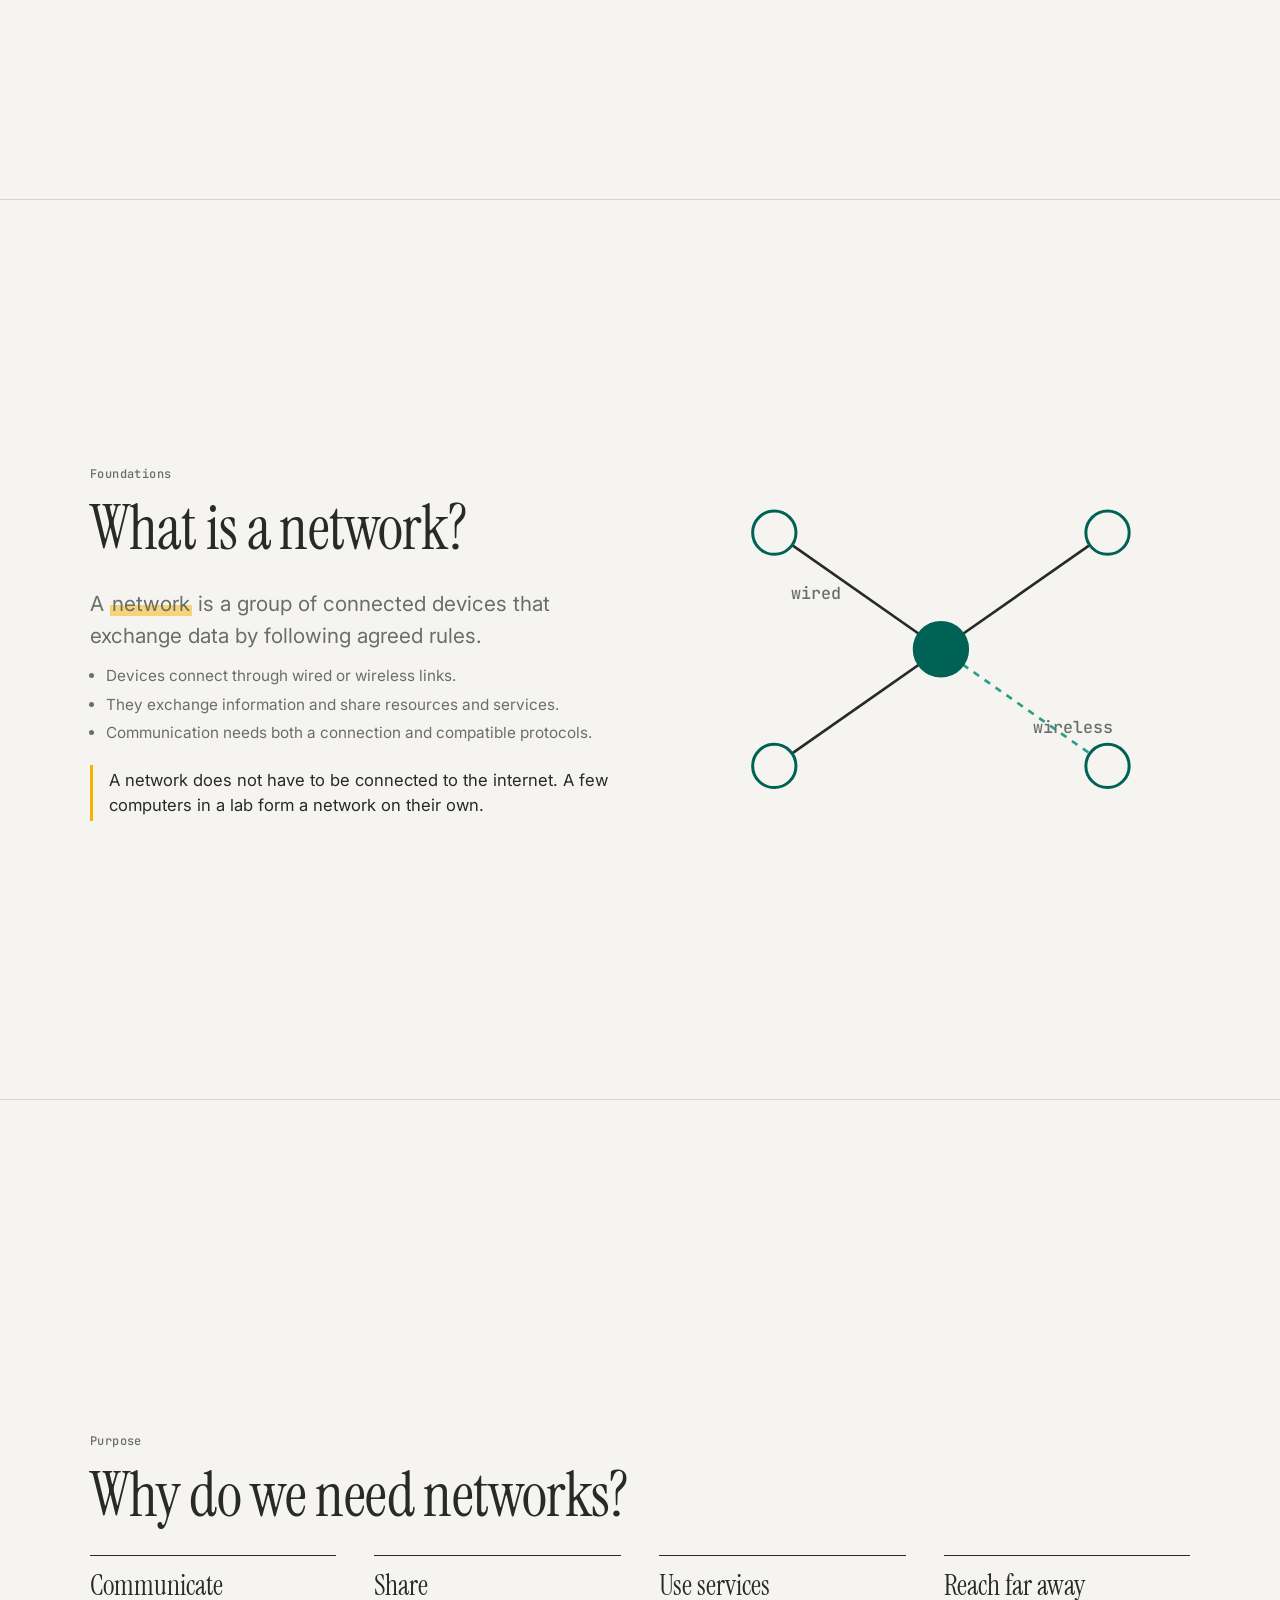
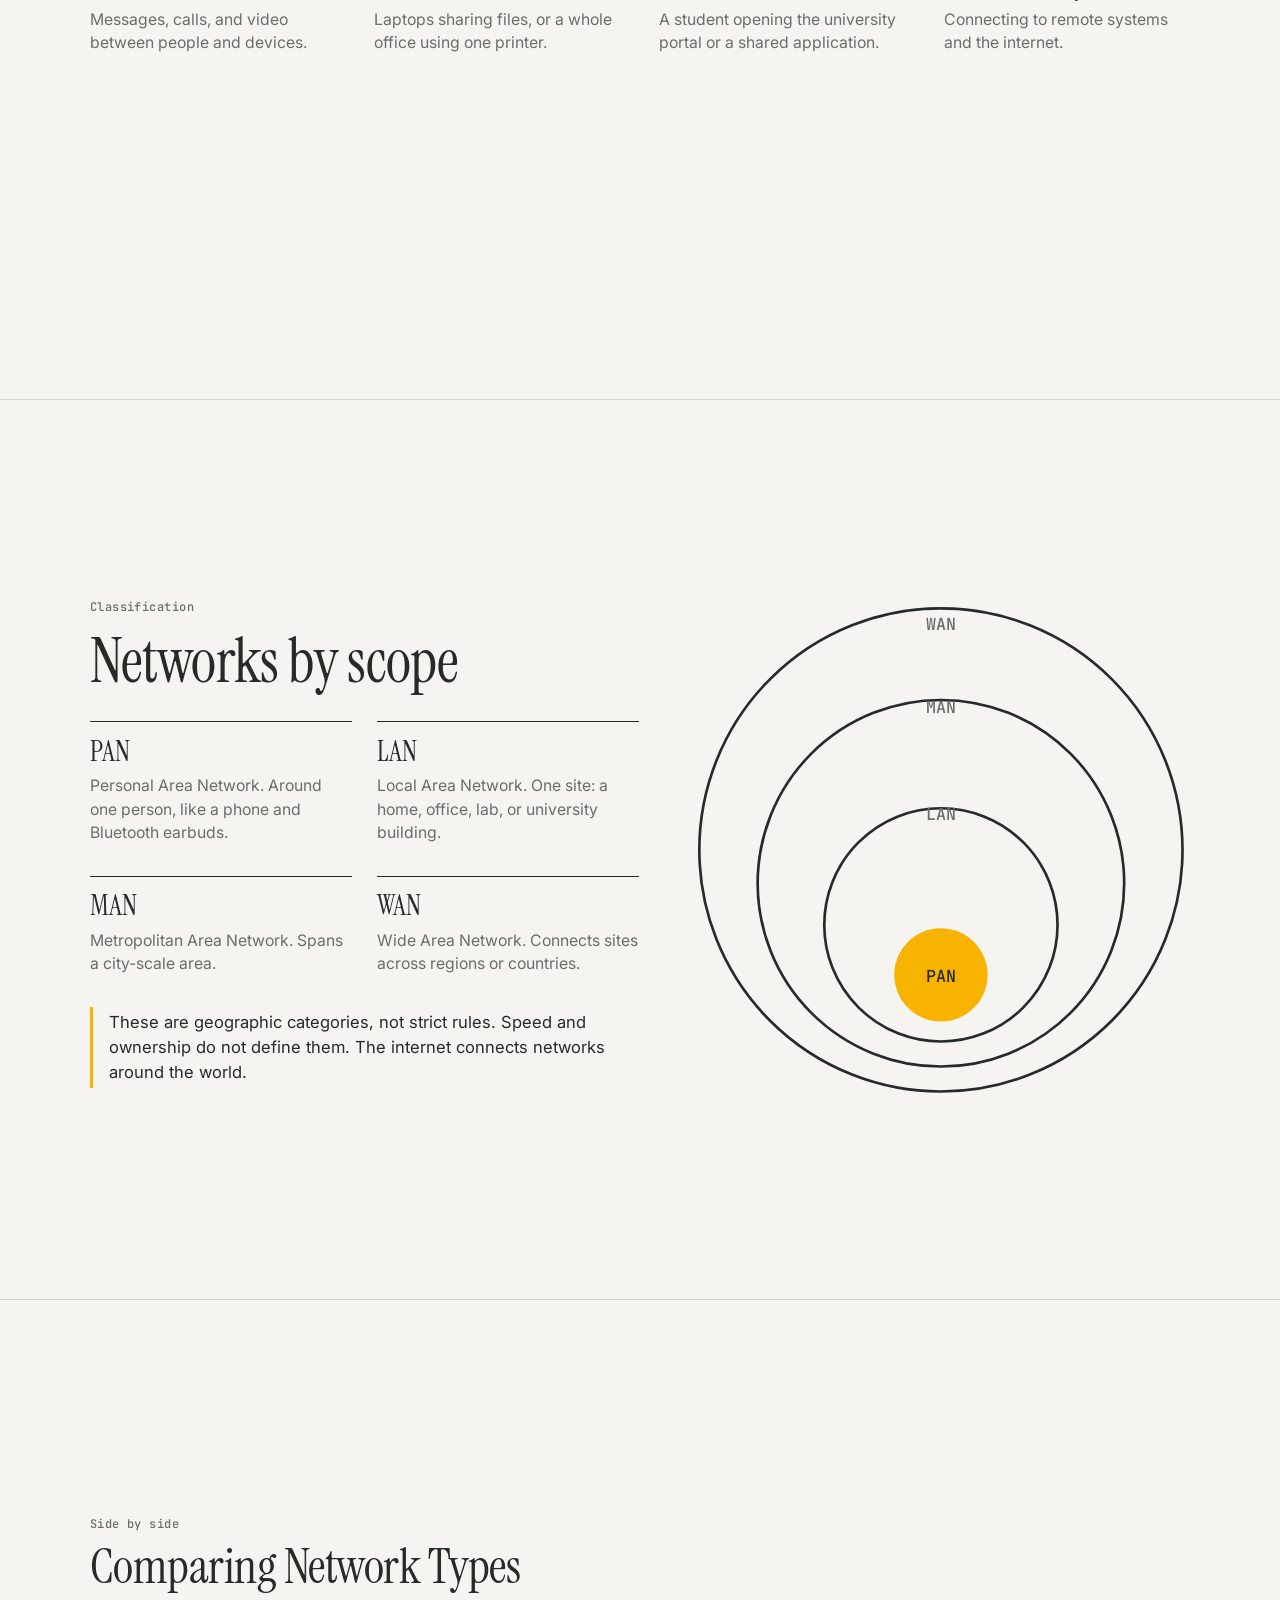
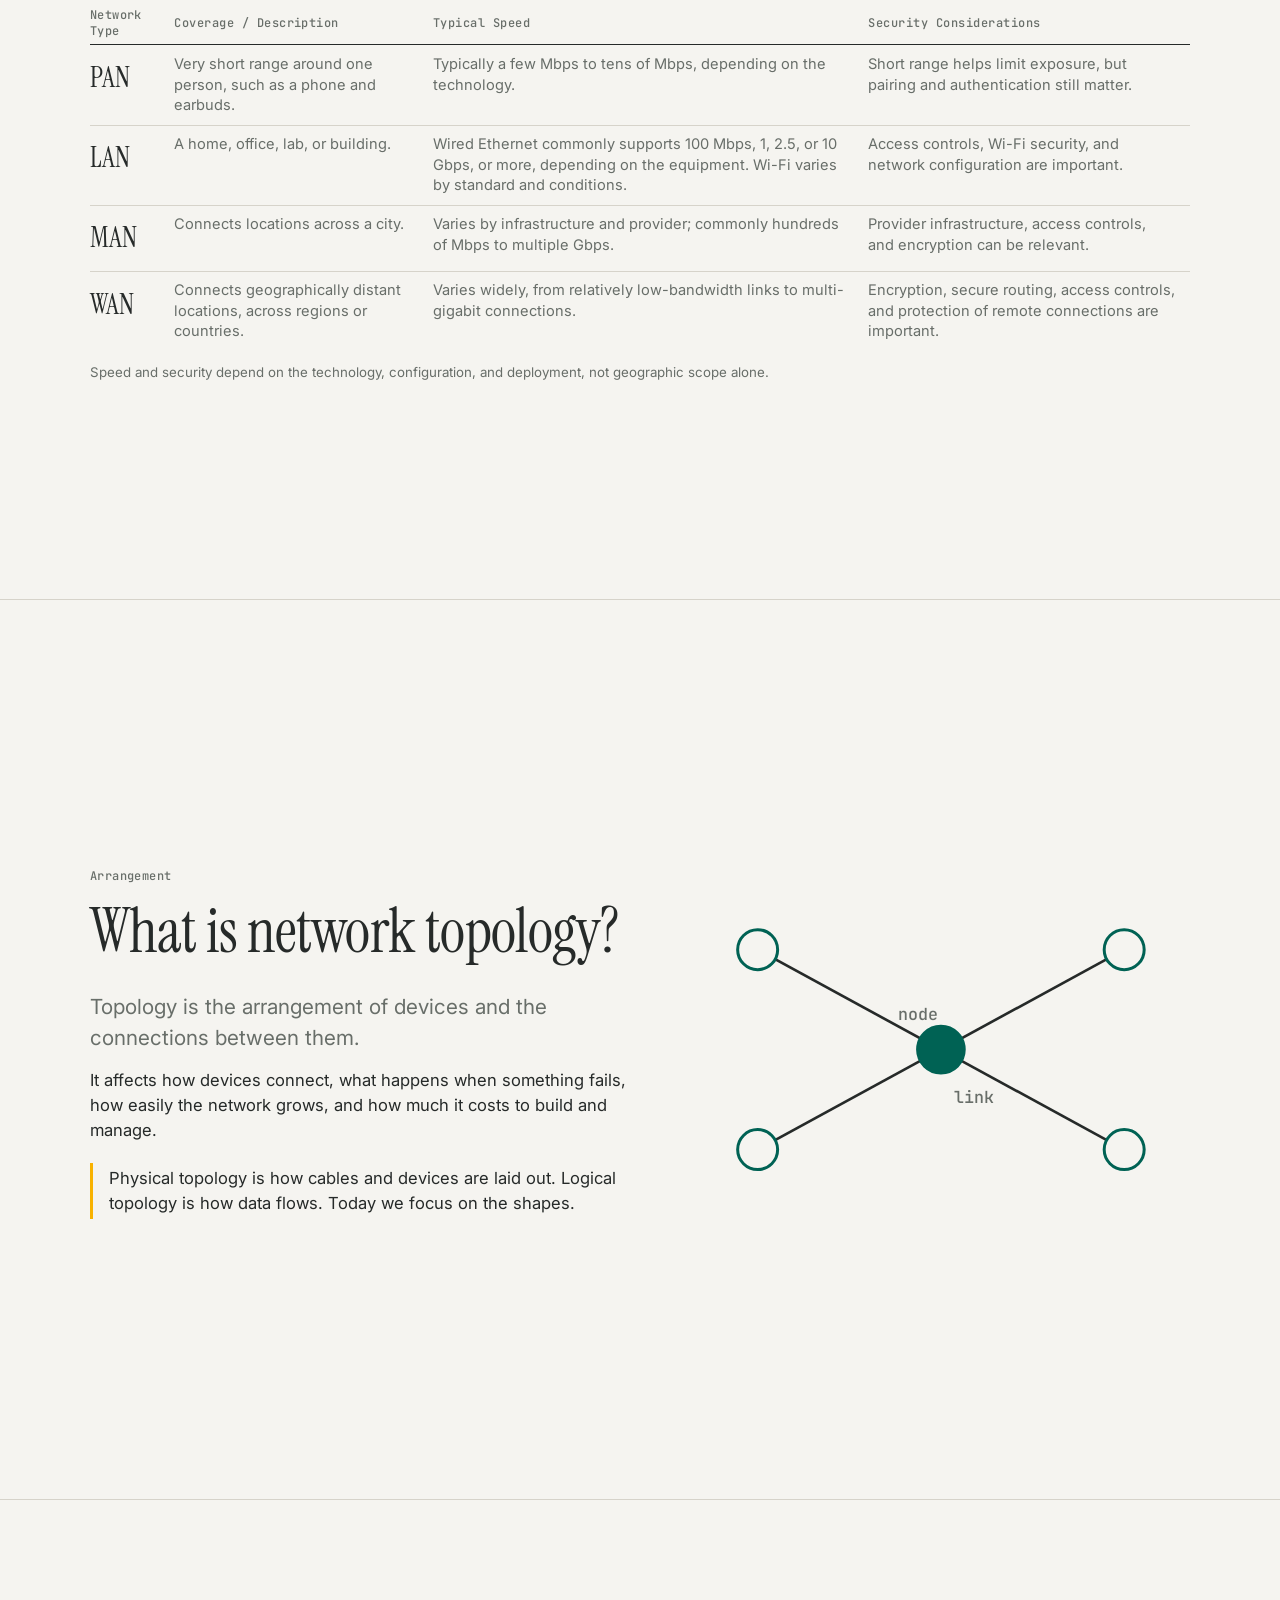
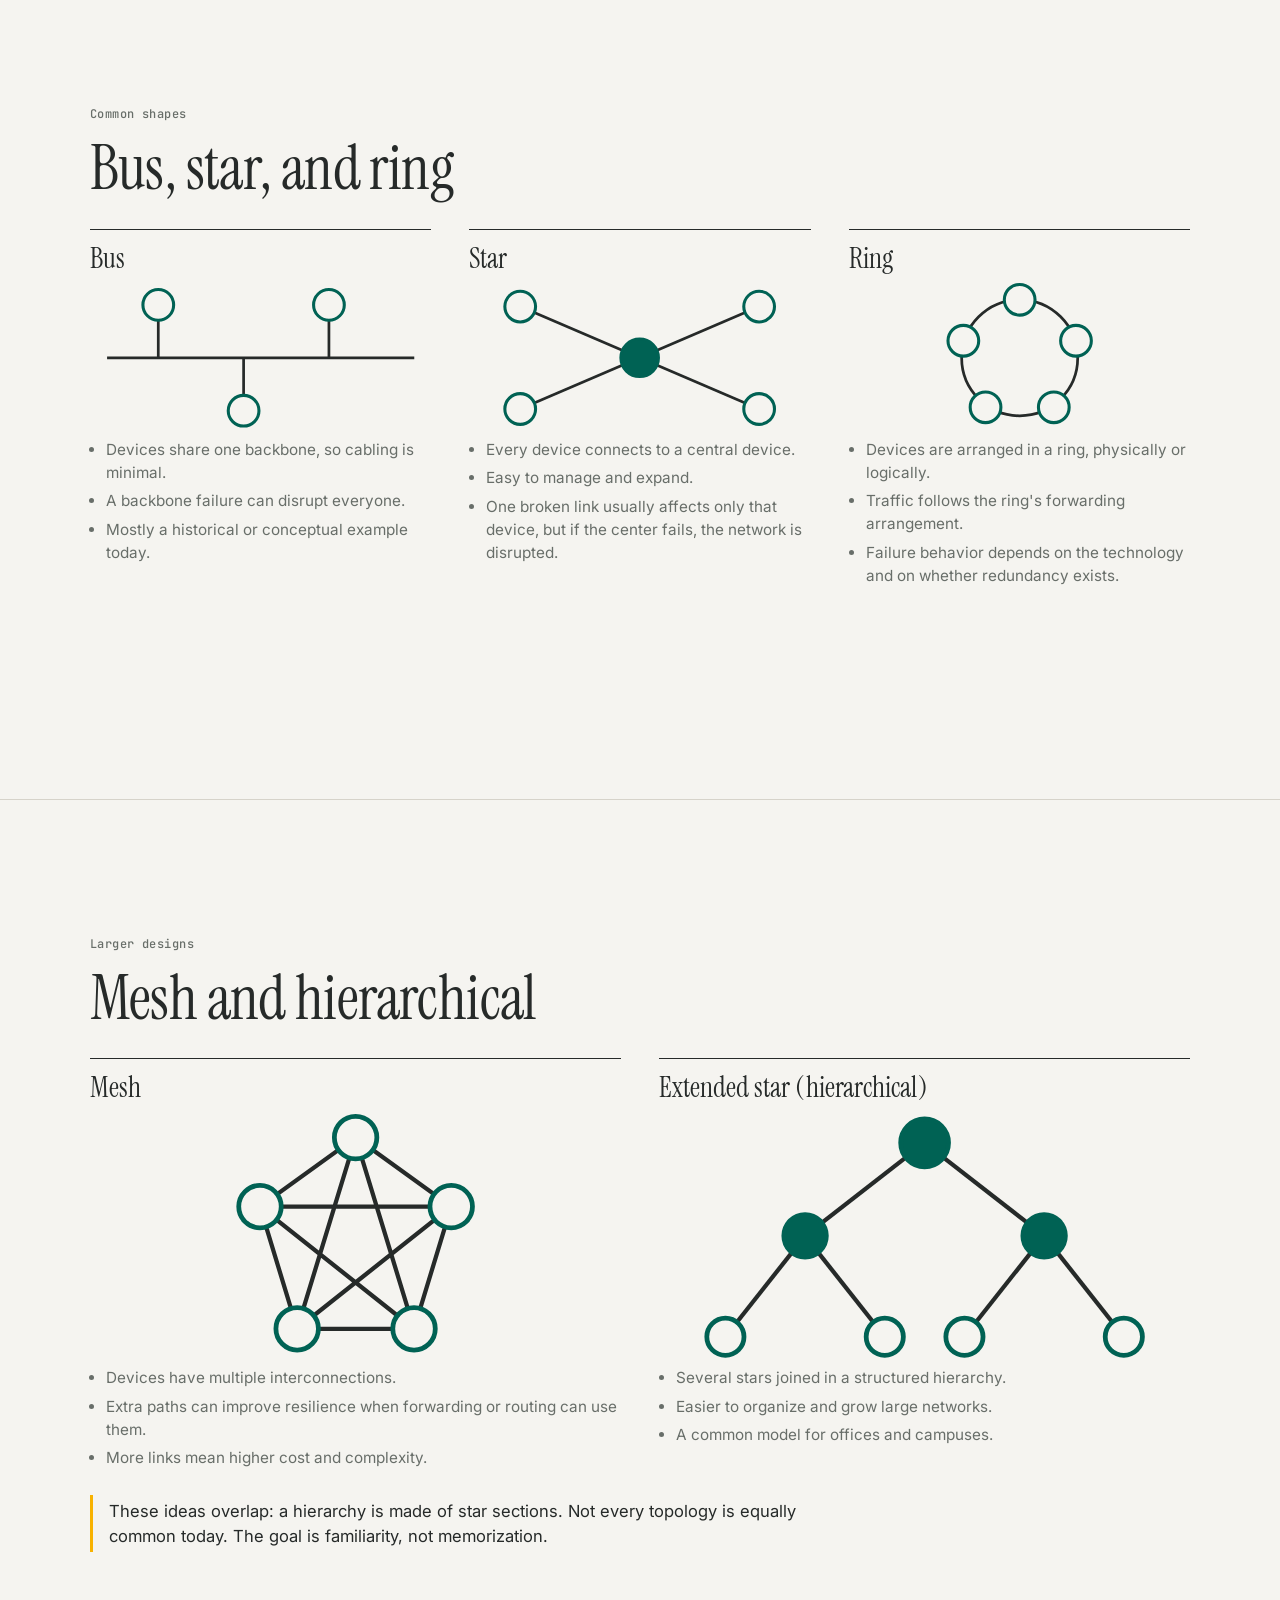
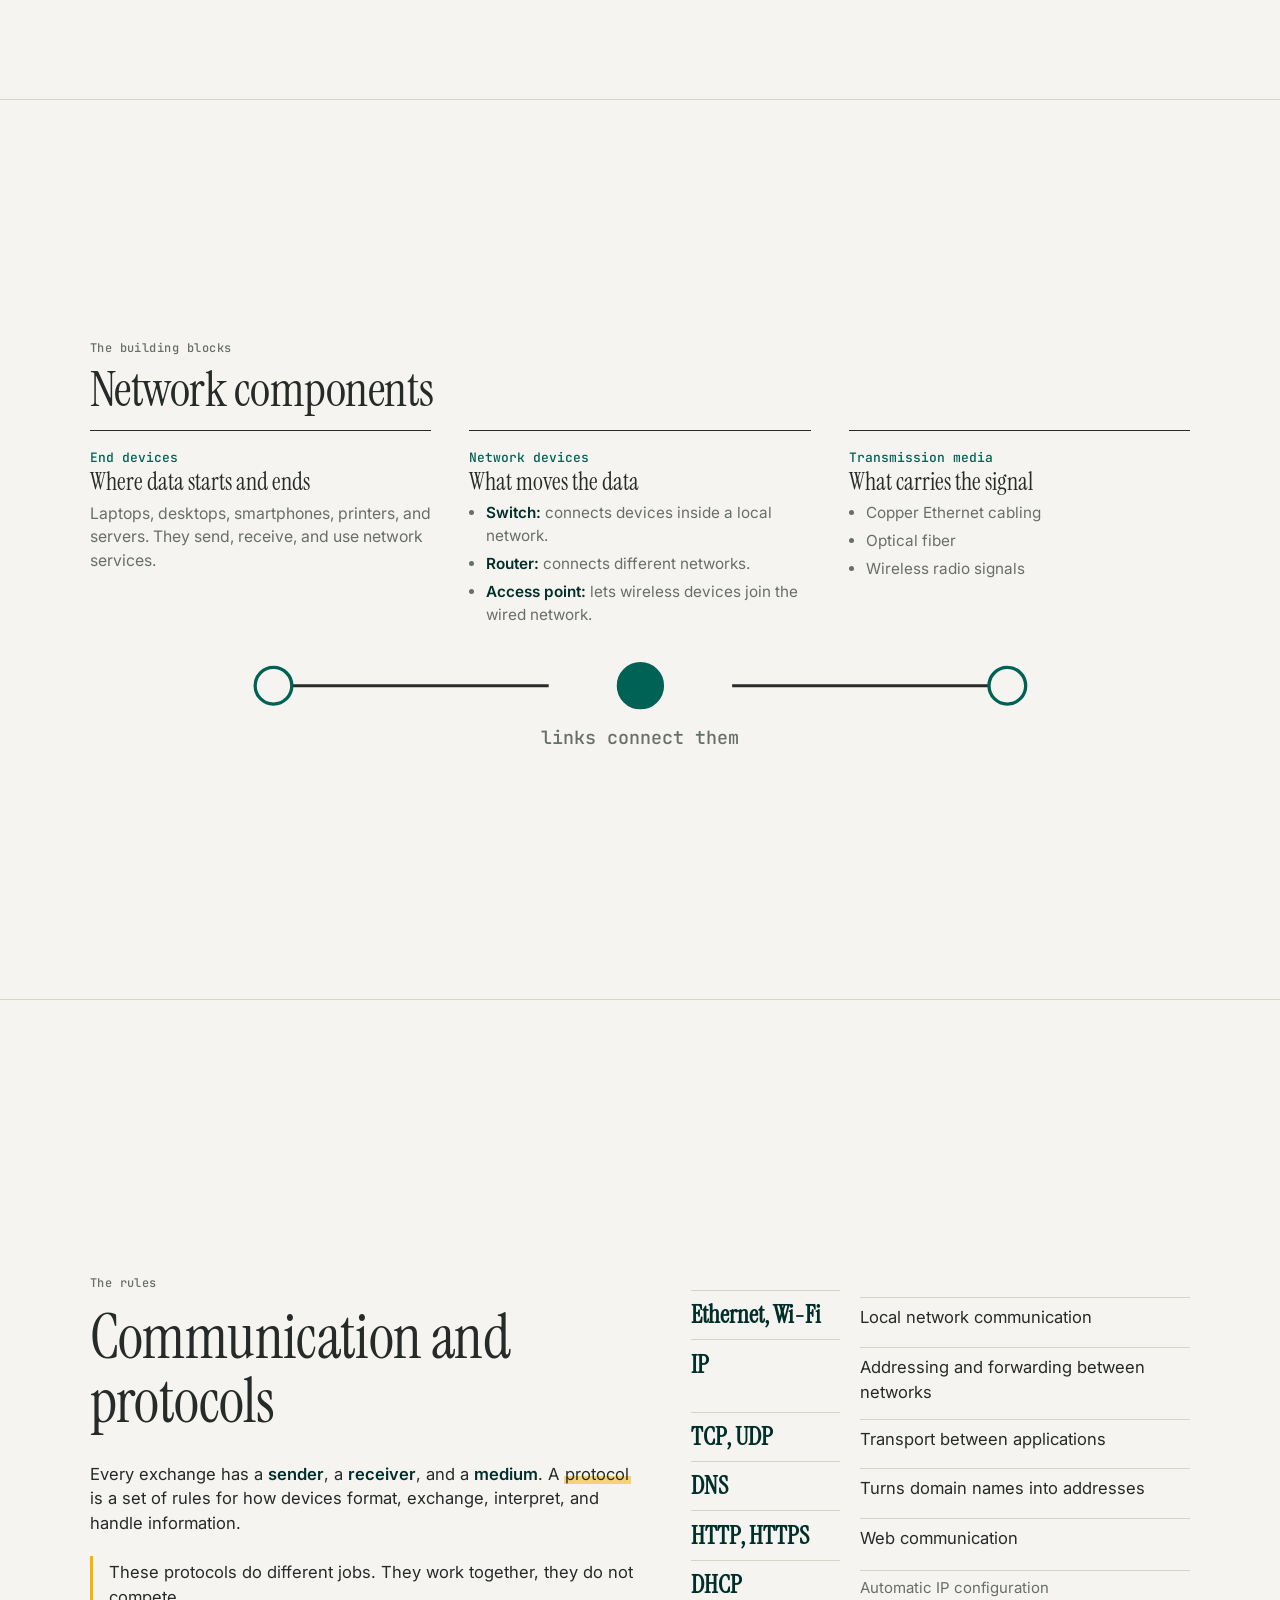
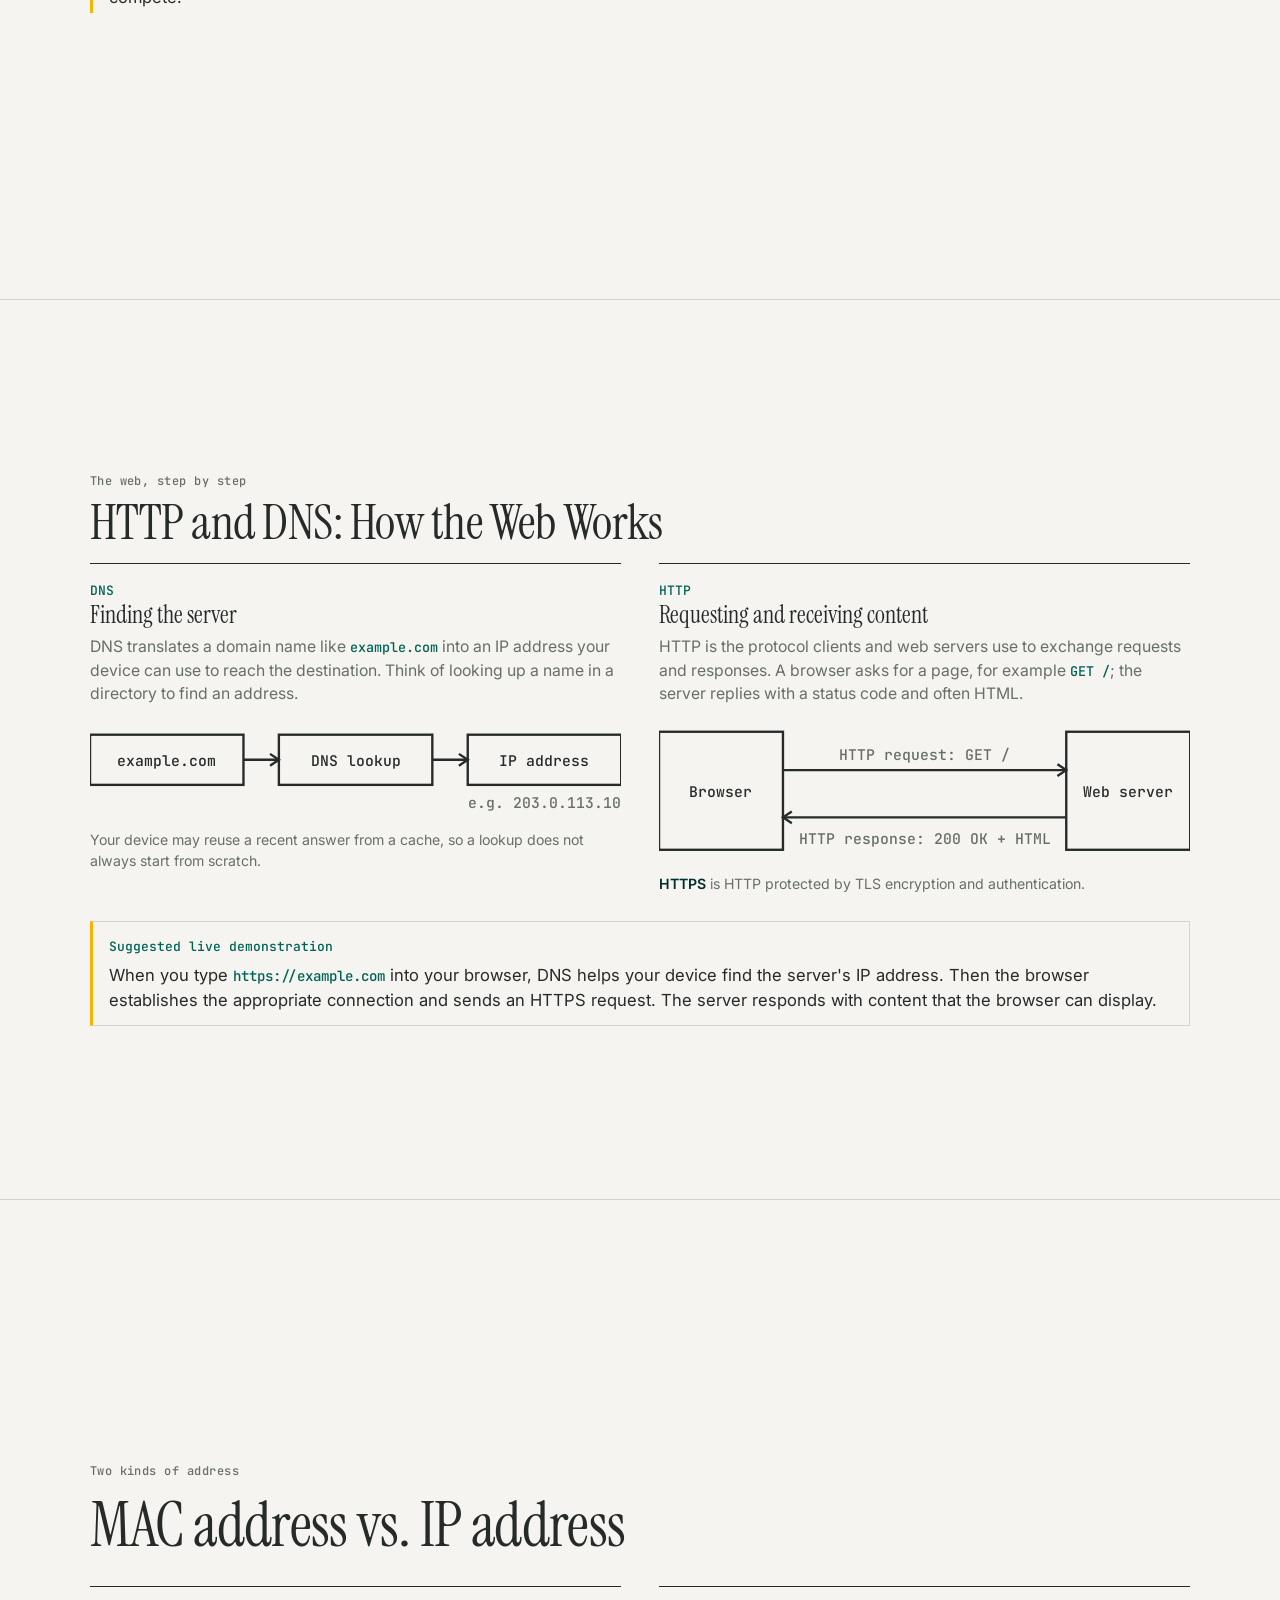
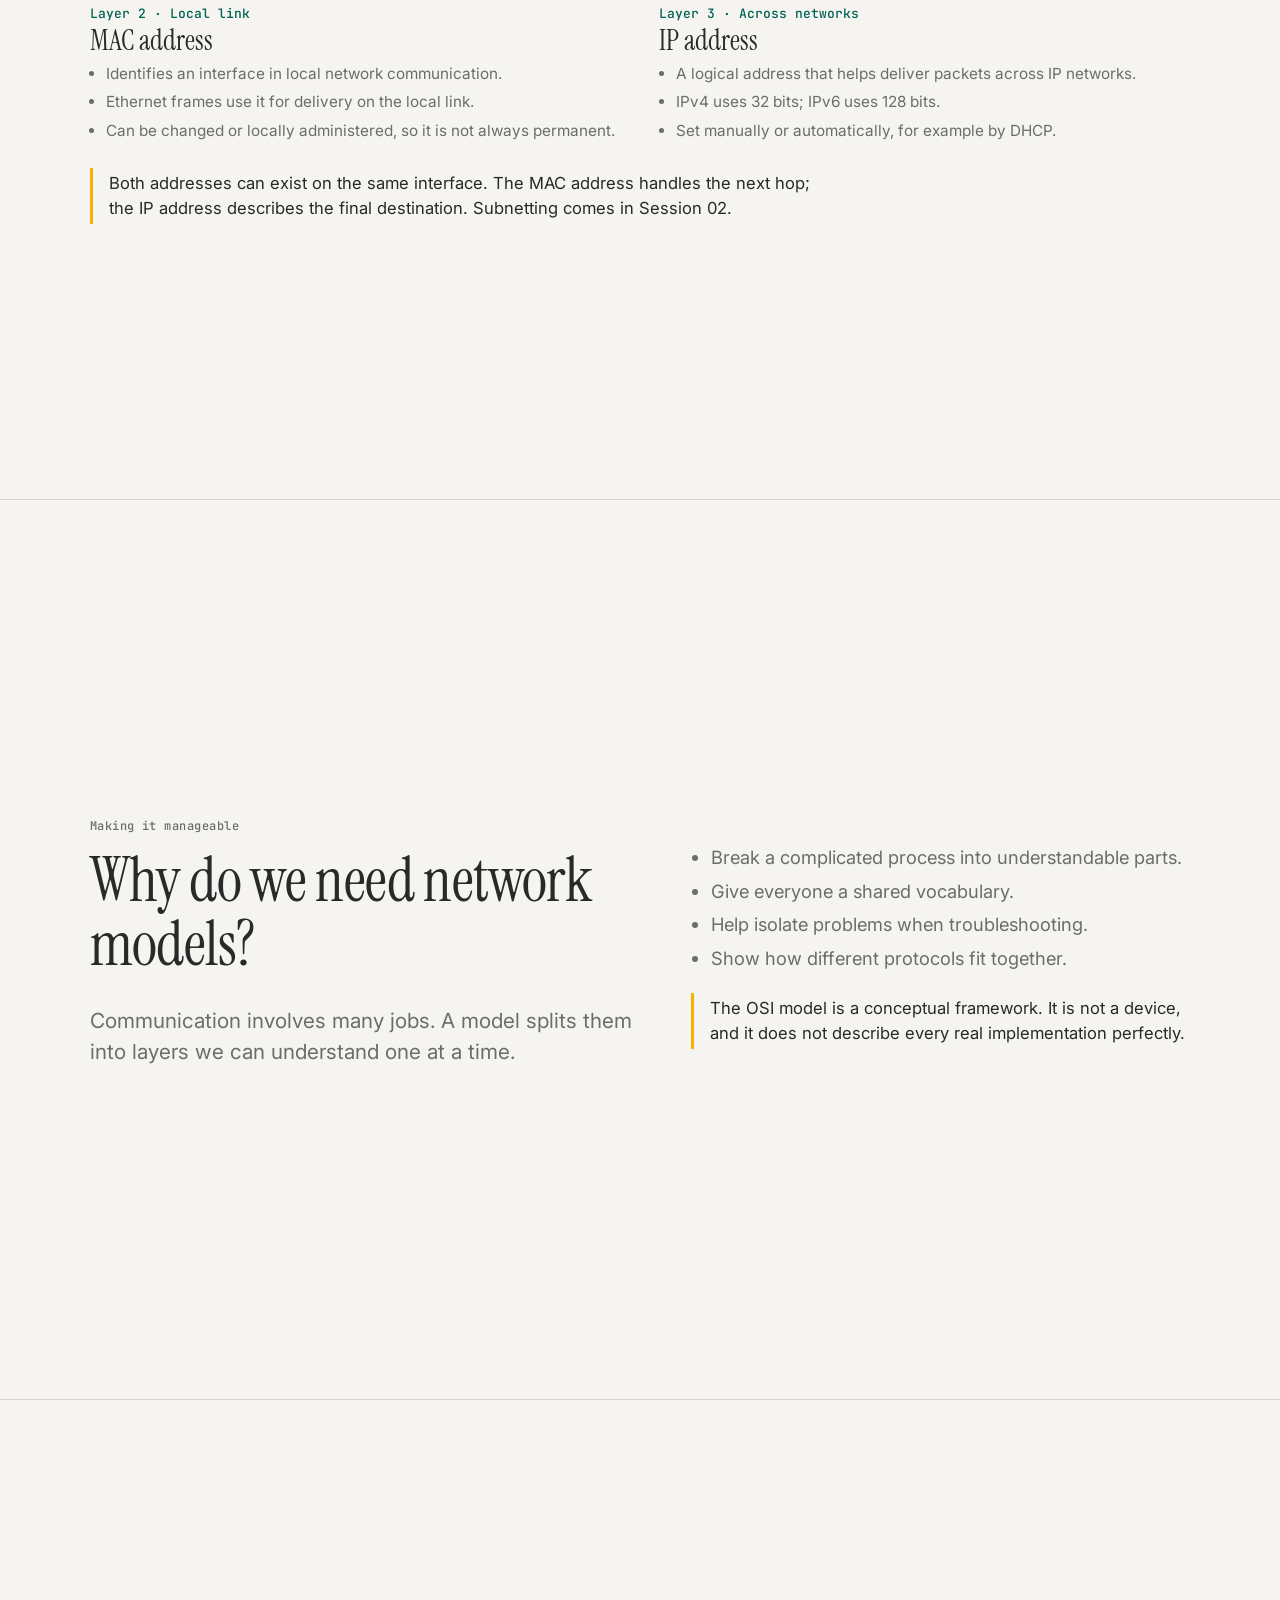
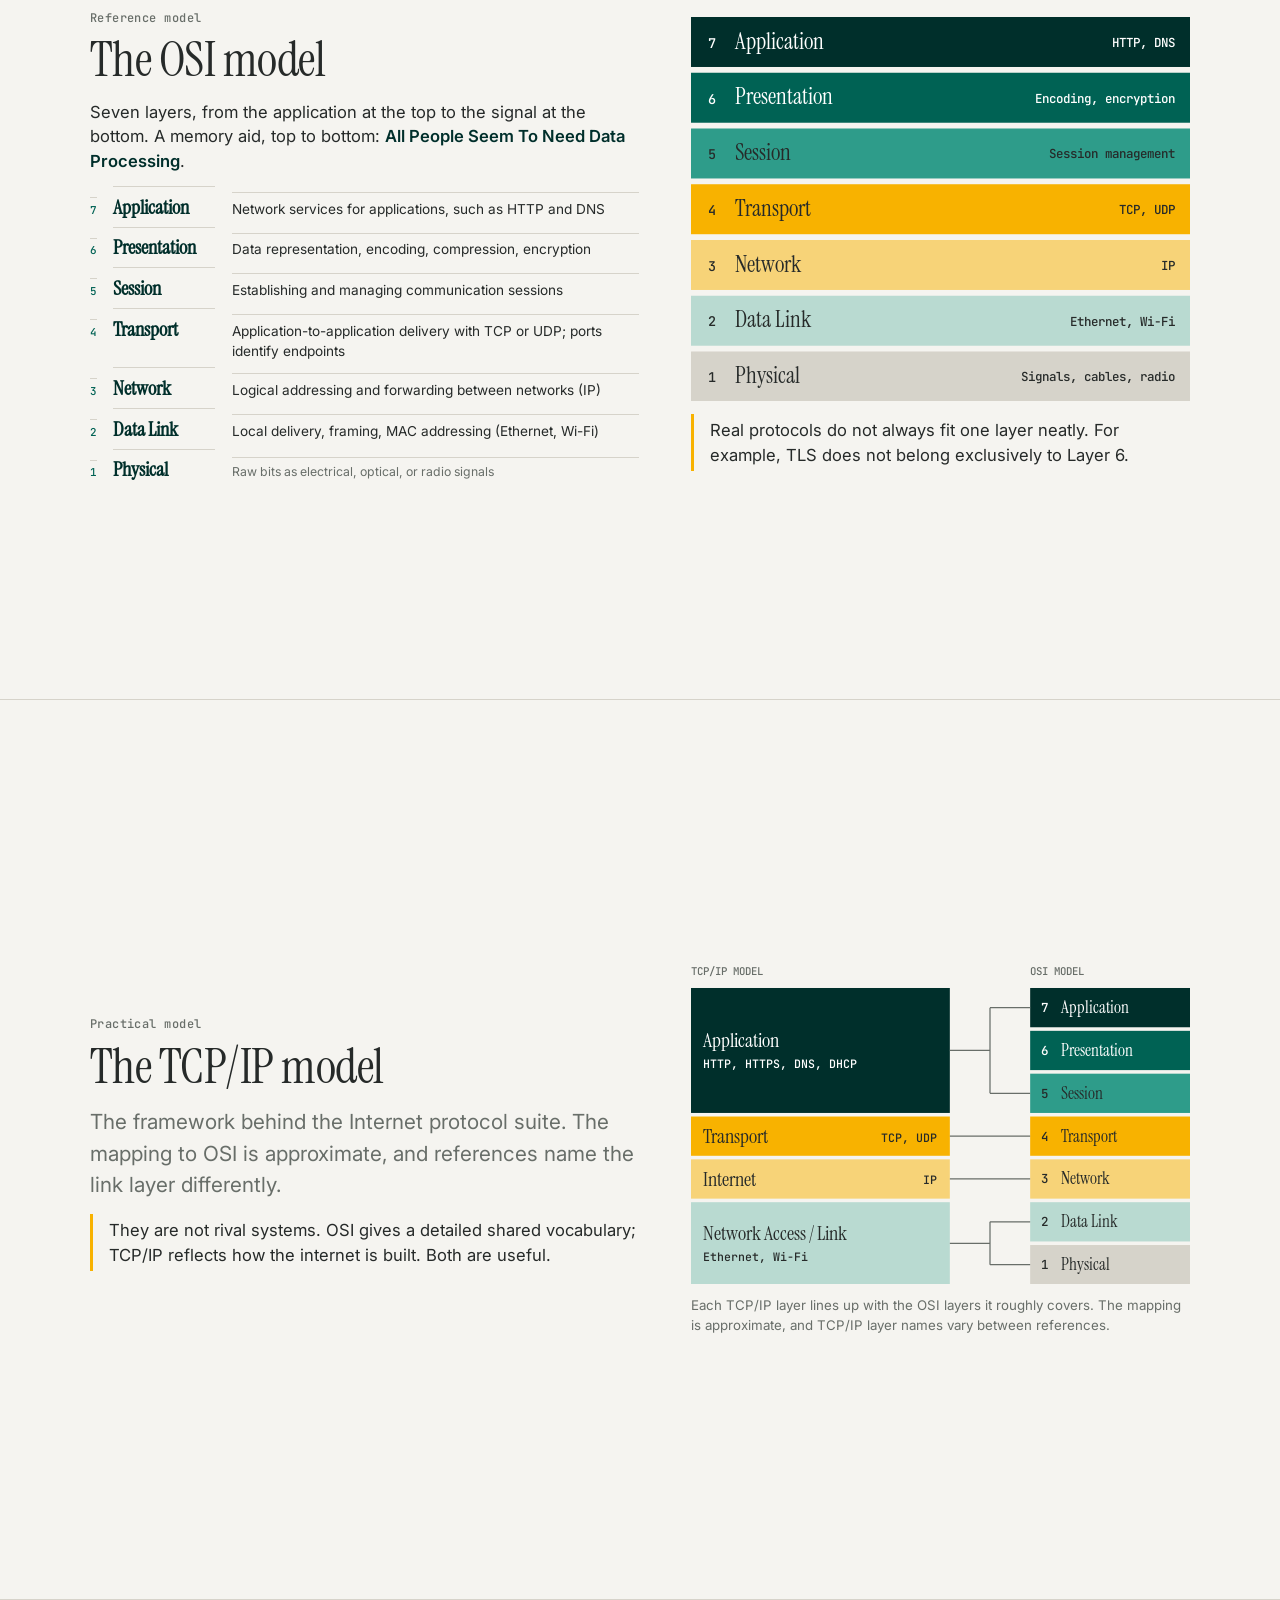
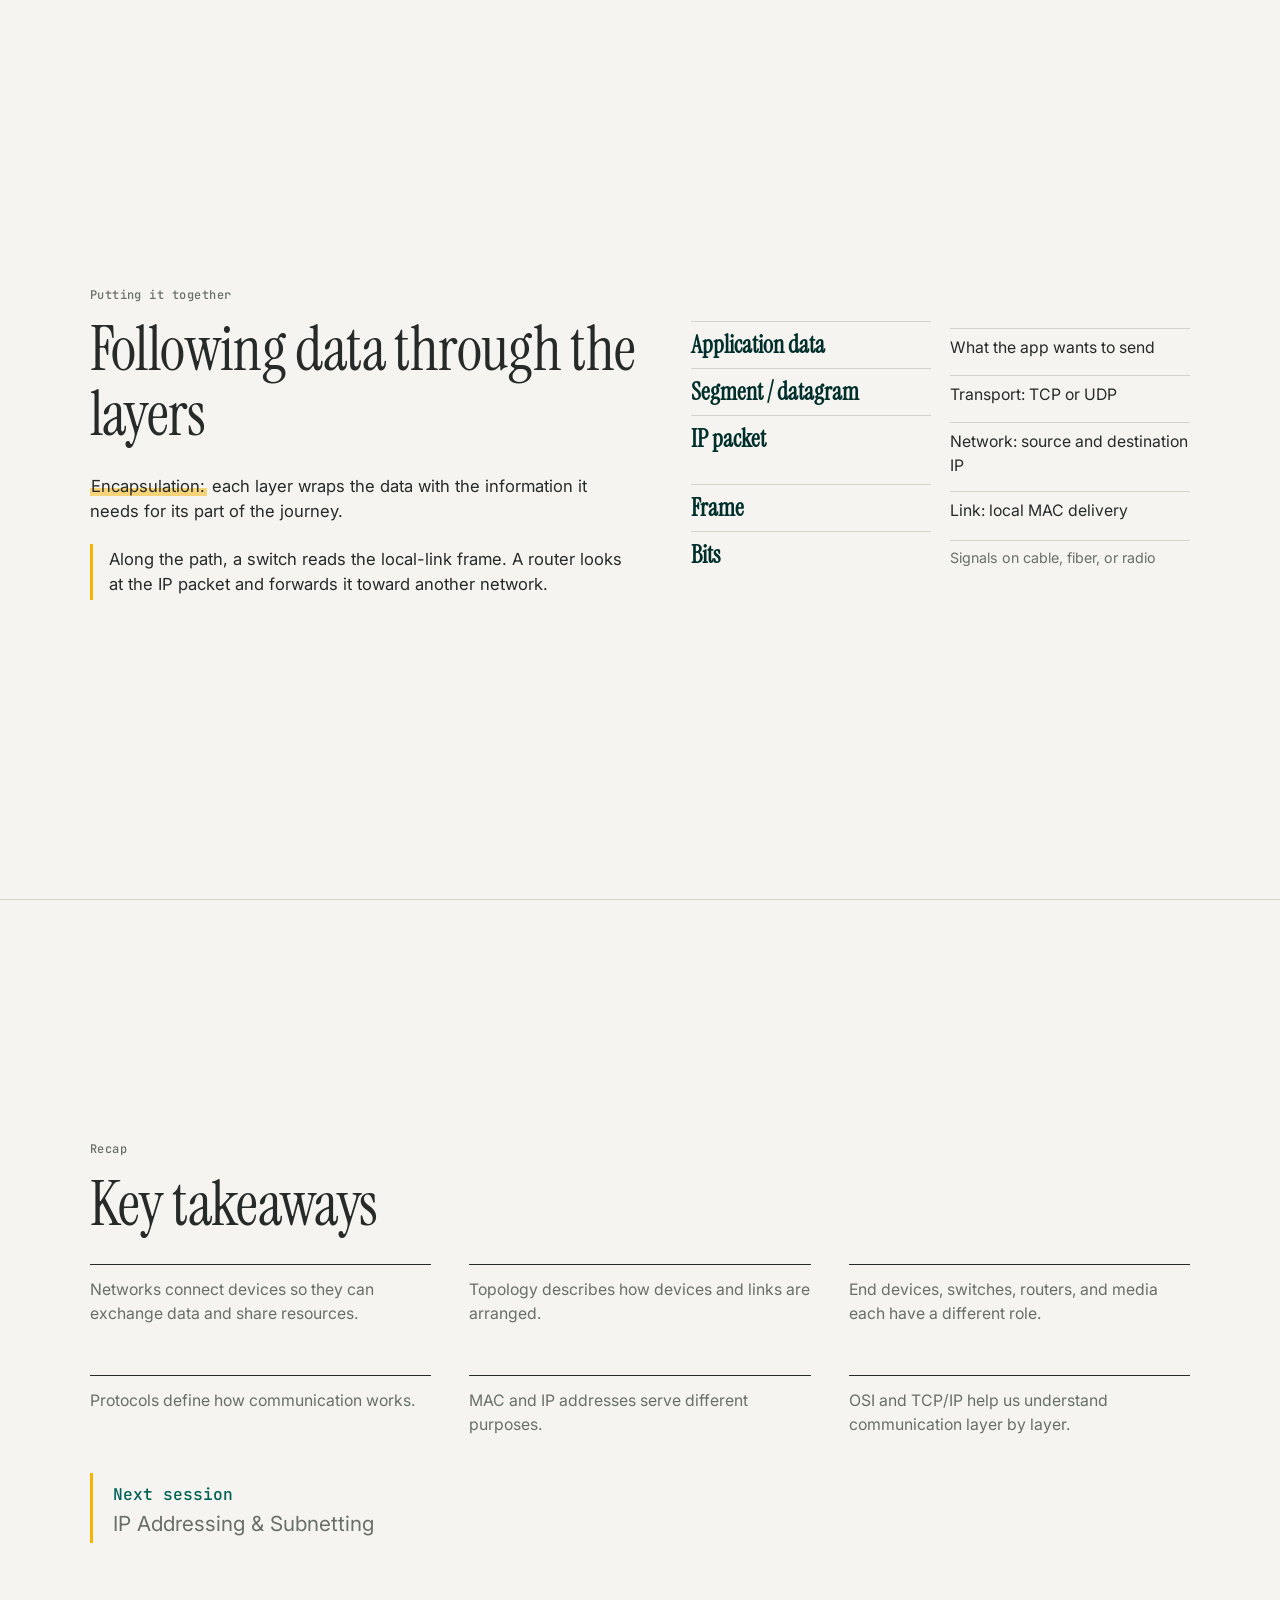
==== commit eb931439: "session-01 update" ====
--- a/sessions/session-01.html
+++ b/sessions/session-01.html
@@ -3,13 +3,21 @@
 <head>
 <meta charset="utf-8">
 <meta name="viewport" content="width=device-width, initial-scale=1">
+<script>(function(){var t=null;try{var v=localStorage.getItem('cipher-networking-theme');if(v==='light'||v==='dark')t=v}catch(e){}if(!t){try{t=matchMedia('(prefers-color-scheme: dark)').matches?'dark':'light'}catch(e){t='light'}}document.documentElement.setAttribute('data-theme',t)})();</script>
 <title>Session 01 · Introduction to Networking · Cipher Team</title>
 <link rel="preconnect" href="https://fonts.googleapis.com">
 <link rel="preconnect" href="https://fonts.gstatic.com" crossorigin>
 <link href="https://fonts.googleapis.com/css2?family=Instrument+Serif:ital@0;1&family=Inter:wght@400;500;600&family=JetBrains+Mono:wght@400;500&display=swap" rel="stylesheet">
 <style>
 :root{--bg:#F5F4F0;--ink:#262A29;--mute:#686E69;--line:#D6D3CA;--dark-green:#002F2B;--green:#006254;--green-light:#2E9C8A;--yellow:#F8B200;
---serif:'Instrument Serif',Georgia,'Times New Roman',serif;--sans:Inter,system-ui,-apple-system,'Segoe UI',Arial,sans-serif;--mono:'JetBrains Mono',ui-monospace,Menlo,Consolas,monospace}
+--serif:'Instrument Serif',Georgia,'Times New Roman',serif;--sans:Inter,system-ui,-apple-system,'Segoe UI',Arial,sans-serif;--mono:'JetBrains Mono',ui-monospace,Menlo,Consolas,monospace;
+color-scheme:light;--strong:#002F2B;--ph:rgba(0,98,84,.04);--sph:rgba(248,178,0,.12);--hl:rgba(248,178,0,.5);--shadow:rgba(38,42,41,.12);--on-green:#fff;--on-yellow:#262A29;
+--l7:#002F2B;--l6:#006254;--l5:#2E9C8A;--l4:#F8B200;--l3:#F7D378;--l2:#B9DAD1;--l1:#D6D3CA;
+--k7:#fff;--k6:#fff;--k5:#262A29;--k4:#262A29;--k3:#262A29;--k2:#262A29;--k1:#262A29}
+html[data-theme="dark"]{color-scheme:dark;--bg:#171B1A;--ink:#E7E8E2;--mute:#A3AAA3;--line:#353D39;--green:#48A994;--green-light:#71C4B0;--yellow:#F8B200;
+--strong:#9ADBC9;--ph:#1C2120;--sph:rgba(248,178,0,.1);--hl:rgba(248,178,0,.3);--shadow:rgba(0,0,0,.45);--on-green:#101413;--on-yellow:#262A29;
+--l7:#0F4F46;--l6:#1E7A69;--l5:#48A994;--l4:#F8B200;--l3:#B88A1E;--l2:#2C5A52;--l1:#353D39;
+--k7:#fff;--k6:#fff;--k5:#101413;--k4:#101413;--k3:#101413;--k2:#E7E8E2;--k1:#E7E8E2}
 *{box-sizing:border-box}
 html{scroll-snap-type:y proximity;scroll-behavior:smooth}
 body{margin:0;background:var(--bg);color:var(--ink);font:400 clamp(15px,1.3vw,20px)/1.5 var(--sans)}
@@ -21,8 +29,8 @@
 p{margin:0 0 .7em;max-width:38em}
 .m{font:500 .72em var(--mono);color:var(--mute);letter-spacing:.04em;margin-bottom:1.2em;display:block}
 .lead{font-size:1.25em;color:var(--mute)}
-.hl{background:linear-gradient(transparent 58%,rgba(248,178,0,.5) 0);padding:0 .1em}
-b{font-weight:600;color:var(--dark-green)}
+.hl{background:linear-gradient(transparent 58%,var(--hl) 0);padding:0 .1em}
+b{font-weight:600;color:var(--strong)}
 .g{display:grid;gap:3vw;grid-template-columns:repeat(auto-fit,minmax(230px,1fr));align-items:start}
 .two{display:grid;gap:4vw;grid-template-columns:1.1fr 1fr;align-items:center}
 @media(max-width:800px){.two{grid-template-columns:1fr}}
@@ -59,12 +67,79 @@
 .rv:nth-child(2){transition-delay:.08s}.rv:nth-child(3){transition-delay:.16s}.rv:nth-child(4){transition-delay:.24s}
 :focus-visible{outline:2px solid var(--green);outline-offset:3px}
 @media(prefers-reduced-motion:reduce){html{scroll-behavior:auto}.js .rv{opacity:1;transform:none;transition:none}}
+code{font:500 .85em var(--mono);color:var(--green)}
+.cp{padding:5vh 7vw}
+.cp h2{font-size:clamp(1.9rem,3.8vw,3.2rem);margin-bottom:.3em}
+.cp .m{margin-bottom:.7em}
+.cp h3{font-size:1.45em}
+.cp .note{margin-top:.8em}
+.cmp{width:100%;border-collapse:collapse;text-align:left}
+.cmp th{font:500 .72em var(--mono);color:var(--mute);letter-spacing:.04em;padding:0 1em .5em 0;border-bottom:1px solid var(--ink);font-weight:500}
+.cmp td{vertical-align:top;border-top:1px solid var(--line);padding:.6em 1em .6em 0;color:var(--mute);font-size:.88em;line-height:1.4}
+.cmp tbody tr:first-child td{border-top:0}
+.cmp td:first-child{font:400 1.7em/1.1 var(--serif);color:var(--ink)}
+.cmp-note{font-size:.8em;color:var(--mute);margin:.9em 0 0;max-width:none}
+.nc .d{margin-top:1em;max-height:14vh}
+.demo{margin-top:1em;border:1px solid var(--line);border-left:3px solid var(--yellow);padding:.7em 1em;max-width:none}
+.demo p{margin:.3em 0 0;max-width:none}
+@media(max-width:800px){
+.cmp,.cmp tbody,.cmp tr,.cmp td{display:block}
+.cmp thead{position:absolute;width:1px;height:1px;overflow:hidden;clip:rect(0 0 0 0);white-space:nowrap}
+.cmp tr{border-top:1px solid var(--ink);padding:.6em 0 .4em}
+.cmp td,.cmp tbody tr:first-child td{border:0;padding:.2em 0}
+.cmp td:first-child{font-size:1.9em}
+.cmp td[data-label]::before{content:attr(data-label);display:block;font:500 .78em var(--mono);color:var(--green)}
+}
+.fig{position:relative;margin:0;width:100%;aspect-ratio:4/3;max-height:62vh}
+.fig img{display:block;width:100%;height:100%;object-fit:contain;visibility:hidden}
+.fig.ok img{visibility:visible}
+.fig .ph{position:absolute;inset:0;display:flex;flex-direction:column;align-items:center;justify-content:center;gap:.5em;padding:1em;text-align:center;border:1.5px dashed var(--line);background:var(--ph)}
+.fig.ok .ph{display:none}
+.fig .ph .pt{font:400 1.5em/1.1 var(--serif);color:var(--ink)}
+.fig .ph .pp{font:500 .72em var(--mono);color:var(--green)}
+.fig .bars{display:flex;flex-direction:column;gap:.35em;width:55%;margin-bottom:.4em}
+.fig .bars i{display:block;height:.55em;border:1px solid var(--green-light);background:var(--bg)}
+.fig .bars i:first-child{background:var(--yellow);border-color:var(--yellow)}
+.qa{display:grid;grid-template-columns:1fr 38%;gap:4vw;align-items:center;text-align:left}
+.end .qa h1{font-size:clamp(3rem,8vw,8rem)}
+.end .qa .rule{margin:1.2em 0}
+.sticker{aspect-ratio:1/1;max-height:68vh;transform:rotate(-4deg);margin:0 auto}
+.sticker img{filter:drop-shadow(0 6px 0 var(--shadow))}
+.sticker .ph{border-radius:50%;border:3px dashed var(--yellow);background:var(--sph)}
+.sticker .ph .q{font:400 clamp(5rem,12vw,10rem)/1 var(--serif);color:var(--yellow)}
+@media(max-width:800px){.qa{grid-template-columns:1fr;justify-items:center;text-align:center;gap:6vh}.end .qa .rule{margin:1.2em auto}.sticker{width:min(70vw,320px)}}
+.dg text{stroke:none;fill:var(--ink)}
+.dg .nm{font:400 24px var(--serif)}.dg .ns{font:400 19px var(--serif)}
+.dg .xo,.dg .pr{font:500 13px var(--mono)}
+.dg .num{font:500 14px var(--mono)}
+.dg .hd{font:500 12px var(--mono);fill:var(--mute)}
+.dg rect{stroke:none}
+.dg .l7{fill:var(--l7)}.dg .l6{fill:var(--l6)}.dg .l5{fill:var(--l5)}.dg .l4{fill:var(--l4)}.dg .l3{fill:var(--l3)}.dg .l2{fill:var(--l2)}.dg .l1{fill:var(--l1)}
+.dg .k7{fill:var(--k7)}.dg .k6{fill:var(--k6)}.dg .k5{fill:var(--k5)}.dg .k4{fill:var(--k4)}.dg .k3{fill:var(--k3)}.dg .k2{fill:var(--k2)}.dg .k1{fill:var(--k1)}
+.dg .cn{stroke:var(--mute);stroke-width:1.4;fill:none}
+@media(max-width:600px){.dg .xo{display:none}}
+#tg{position:fixed;top:14px;right:max(14px,2.2vw);width:36px;height:36px;padding:0;border-radius:50%;border:1px solid var(--line);background:var(--bg);color:var(--mute);display:flex;align-items:center;justify-content:center;cursor:pointer;z-index:10}
+#tg:hover{color:var(--ink);border-color:var(--mute)}
+#tg svg{width:18px;height:18px;fill:none;stroke:currentColor;stroke-width:1.8;stroke-linecap:round;stroke-linejoin:round}
+html[data-theme="dark"] #tg .moon,html:not([data-theme="dark"]) #tg .sun{display:none}
+#nv{position:fixed;right:max(4px,.6vw);top:50%;transform:translateY(-50%);z-index:9;display:flex;flex-direction:column;align-items:flex-end}
+#nv button{appearance:none;border:0;background:none;padding:0;margin:0;position:relative;display:flex;align-items:center;justify-content:flex-end;width:34px;height:22px;height:clamp(8px,calc((100vh - 100px)/var(--nc,19)),22px);height:clamp(8px,calc((100svh - 100px)/var(--nc,19)),22px);cursor:pointer;color:var(--ink)}
+#nv .bar{display:block;width:12px;height:2px;background:var(--mute);opacity:.4;transition:width .2s,opacity .2s,background .2s}
+#nv button:hover .bar,#nv button:focus-visible .bar{width:20px;opacity:.9}
+#nv button[aria-current="true"] .bar{width:22px;height:3px;background:var(--green);opacity:1}
+#nv button:focus-visible{outline:2px solid var(--green);outline-offset:-2px}
+#nv .tip{position:absolute;right:calc(100% + 2px);top:50%;transform:translateY(-50%);white-space:nowrap;max-width:min(20em,60vw);overflow:hidden;text-overflow:ellipsis;font:500 .68rem/1.4 var(--mono);color:var(--ink);background:var(--bg);border:1px solid var(--line);padding:.25em .6em;opacity:0;pointer-events:none;transition:opacity .15s}
+#nv button:hover .tip,#nv button:focus-visible .tip{opacity:1}
+@media(max-width:700px){#nv button{width:26px}#nv .bar{width:8px}#nv button:hover .bar,#nv button:focus-visible .bar{width:14px}#nv button[aria-current="true"] .bar{width:16px}#tg{width:34px;height:34px}}
+@media(prefers-reduced-motion:reduce){#nv .bar,#nv .tip{transition:none}}
 @media(max-width:700px){.st{grid-template-columns:auto 1fr}.st span:last-child{grid-column:1/-1}.mp{grid-template-columns:1fr}}
 </style>
 </head>
 <body>
 <div id="bar" role="progressbar" aria-label="Presentation progress"></div>
-<div id="n" aria-live="polite">01 / 18</div>
+<button id="tg" type="button" aria-label="Switch to dark theme" title="Switch to dark theme"><svg class="moon" viewBox="0 0 24 24" aria-hidden="true"><path d="M21 12.8A9 9 0 1 1 11.2 3a7 7 0 0 0 9.8 9.8z"/></svg><svg class="sun" viewBox="0 0 24 24" aria-hidden="true"><circle cx="12" cy="12" r="4"/><path d="M12 2v2M12 20v2M4.9 4.9l1.4 1.4M17.7 17.7l1.4 1.4M2 12h2M20 12h2M4.9 19.1l1.4-1.4M17.7 6.3l1.4-1.4"/></svg></button>
+<nav id="nv" aria-label="Slide navigation"></nav>
+<div id="n" aria-live="polite">01 / 19</div>
 <main>
 
 <section class="s cov" aria-label="Cover"><div class="in">
@@ -76,7 +151,7 @@
 
 <section class="s"><div class="in two">
 <div><span class="m rv">The question</span><h2 class="rv">How does data travel from one device to another?</h2><p class="lead rv">Keep this question in mind. By the end of the session, you will be able to follow the journey step by step.</p></div>
-<svg class="d rv" viewBox="0 0 320 140" role="img" aria-label="Two devices connected by a link with a question mark"><rect x="10" y="40" width="70" height="50" rx="3"/><rect x="0" y="94" width="90" height="8"/><rect x="250" y="40" width="70" height="50" rx="3"/><rect x="240" y="94" width="90" height="8"/><line x1="90" y1="65" x2="240" y2="65" stroke-dasharray="5 5"/><circle class="f" cx="165" cy="65" r="16"/><text x="165" y="70" text-anchor="middle" style="fill:#fff;font-size:16px">?</text><text x="45" y="124" text-anchor="middle">sender</text><text x="285" y="124" text-anchor="middle">receiver</text></svg>
+<svg class="d rv" viewBox="0 0 320 140" role="img" aria-label="Two devices connected by a link with a question mark"><rect x="10" y="40" width="70" height="50" rx="3"/><rect x="0" y="94" width="90" height="8"/><rect x="250" y="40" width="70" height="50" rx="3"/><rect x="240" y="94" width="90" height="8"/><line x1="90" y1="65" x2="240" y2="65" stroke-dasharray="5 5"/><circle class="f" cx="165" cy="65" r="16"/><text x="165" y="70" text-anchor="middle" style="fill:var(--on-green);font-size:16px">?</text><text x="45" y="124" text-anchor="middle">sender</text><text x="285" y="124" text-anchor="middle">receiver</text></svg>
 </div></section>
 
 <section class="s"><div class="in two">
@@ -103,8 +178,17 @@
 <div class="c rv"><h3>MAN</h3><p>Metropolitan Area Network. Spans a city-scale area.</p></div>
 <div class="c rv"><h3>WAN</h3><p>Wide Area Network. Connects sites across regions or countries.</p></div></div>
 <p class="note rv">These are geographic categories, not strict rules. Speed and ownership do not define them. The internet connects networks around the world.</p></div>
-<svg class="d rv" viewBox="0 0 300 300" role="img" aria-label="Nested circles from PAN to WAN"><circle class="r" cx="150" cy="150" r="145"/><circle class="r" cx="150" cy="170" r="110"/><circle class="r" cx="150" cy="195" r="70"/><circle class="y" cx="150" cy="225" r="28" style="fill:var(--yellow);stroke:none"/><text x="150" y="18" text-anchor="middle">WAN</text><text x="150" y="68" text-anchor="middle">MAN</text><text x="150" y="132" text-anchor="middle">LAN</text><text x="150" y="229" text-anchor="middle" style="fill:var(--ink)">PAN</text></svg>
-</div></section>
+<svg class="d rv" viewBox="0 0 300 300" role="img" aria-label="Nested circles from PAN to WAN"><circle class="r" cx="150" cy="150" r="145"/><circle class="r" cx="150" cy="170" r="110"/><circle class="r" cx="150" cy="195" r="70"/><circle class="y" cx="150" cy="225" r="28" style="fill:var(--yellow);stroke:none"/><text x="150" y="18" text-anchor="middle">WAN</text><text x="150" y="68" text-anchor="middle">MAN</text><text x="150" y="132" text-anchor="middle">LAN</text><text x="150" y="229" text-anchor="middle" style="fill:var(--on-yellow)">PAN</text></svg>
+</div></section>
+
+<section class="s cp" aria-label="Comparing network types"><div class="in"><span class="m rv">Side by side</span><h2 class="rv">Comparing Network Types</h2>
+<div class="rv"><table class="cmp"><thead><tr><th scope="col">Network Type</th><th scope="col">Coverage / Description</th><th scope="col">Typical Speed</th><th scope="col">Security Considerations</th></tr></thead><tbody>
+<tr><td data-label="Network Type">PAN</td><td data-label="Coverage / Description">Very short range around one person, such as a phone and earbuds.</td><td data-label="Typical Speed">Typically a few Mbps to tens of Mbps, depending on the technology.</td><td data-label="Security Considerations">Short range helps limit exposure, but pairing and authentication still matter.</td></tr>
+<tr><td data-label="Network Type">LAN</td><td data-label="Coverage / Description">A home, office, lab, or building.</td><td data-label="Typical Speed">Wired Ethernet commonly supports 100 Mbps, 1, 2.5, or 10 Gbps, or more, depending on the equipment. Wi-Fi varies by standard and conditions.</td><td data-label="Security Considerations">Access controls, Wi-Fi security, and network configuration are important.</td></tr>
+<tr><td data-label="Network Type">MAN</td><td data-label="Coverage / Description">Connects locations across a city.</td><td data-label="Typical Speed">Varies by infrastructure and provider; commonly hundreds of Mbps to multiple Gbps.</td><td data-label="Security Considerations">Provider infrastructure, access controls, and encryption can be relevant.</td></tr>
+<tr><td data-label="Network Type">WAN</td><td data-label="Coverage / Description">Connects geographically distant locations, across regions or countries.</td><td data-label="Typical Speed">Varies widely, from relatively low-bandwidth links to multi-gigabit connections.</td><td data-label="Security Considerations">Encryption, secure routing, access controls, and protection of remote connections are important.</td></tr>
+</tbody></table></div>
+<p class="cmp-note rv">Speed and security depend on the technology, configuration, and deployment, not geographic scope alone.</p></div></section>
 
 <section class="s"><div class="in two">
 <div><span class="m rv">Arrangement</span><h2 class="rv">What is network topology?</h2>
@@ -137,19 +221,13 @@
 <ul><li>Several stars joined in a structured hierarchy.</li><li>Easier to organize and grow large networks.</li><li>A common model for offices and campuses.</li></ul></div></div>
 <p class="note rv">These ideas overlap: a hierarchy is made of star sections. Not every topology is equally common today. The goal is familiarity, not memorization.</p></div></section>
 
-<section class="s"><div class="in"><span class="m rv">The building blocks</span><h2 class="rv">Network components</h2>
+<section class="s cp nc"><div class="in"><span class="m rv">The building blocks</span><h2 class="rv">Network components</h2>
 <div class="g">
 <div class="c rv"><span class="t">End devices</span><h3>Where data starts and ends</h3><p>Laptops, desktops, smartphones, printers, and servers. They send, receive, and use network services.</p></div>
 <div class="c rv"><span class="t">Network devices</span><h3>What moves the data</h3><ul><li><b>Switch:</b> connects devices inside a local network.</li><li><b>Router:</b> connects different networks.</li><li><b>Access point:</b> lets wireless devices join the wired network.</li></ul></div>
 <div class="c rv"><span class="t">Transmission media</span><h3>What carries the signal</h3><ul><li>Copper Ethernet cabling</li><li>Optical fiber</li><li>Wireless radio signals</li></ul></div>
 </div>
-<svg class="d rv" viewBox="0 0 600 40" style="margin-top:2em" aria-hidden="true"><line x1="100" y1="20" x2="250" y2="20"/><line x1="350" y1="20" x2="500" y2="20"/><circle cx="100" cy="20" r="10"/><circle class="f" cx="300" cy="20" r="12"/><circle cx="500" cy="20" r="10"/><text x="300" y="46" text-anchor="middle">links connect them</text></svg></div></section>
-
-<section class="s"><div class="in"><span class="m rv">Foundational distinction</span><h2 class="rv">Switch vs. router</h2>
-<div class="g" style="grid-template-columns:repeat(auto-fit,minmax(300px,1fr))">
-<div class="c rv"><span class="t">Layer 2 · Frames</span><h3>Switch</h3><ul><li>Connects devices within a local network.</li><li>Learns source MAC addresses and uses its MAC address table to forward Ethernet frames.</li><li>In its basic Layer 2 role, it does not route between separate IP networks.</li></ul></div>
-<div class="c rv"><span class="t">Layer 3 · Packets</span><h3>Router</h3><ul><li>Connects different IP networks.</li><li>Uses IP addresses and its routing information to forward packets toward their destinations.</li></ul></div></div>
-<p class="lead note rv">A <span class="hl">switch</span> forwards <b>frames</b> within a Layer 2 network; a <span class="hl">router</span> forwards <b>packets</b> between IP networks.</p></div></section>
+<svg class="d rv" viewBox="0 0 600 60" aria-hidden="true"><line x1="100" y1="20" x2="250" y2="20"/><line x1="350" y1="20" x2="500" y2="20"/><circle cx="100" cy="20" r="10"/><circle class="f" cx="300" cy="20" r="12"/><circle cx="500" cy="20" r="10"/><text x="300" y="52" text-anchor="middle">links connect them</text></svg></div></section>
 
 <section class="s"><div class="in two">
 <div><span class="m rv">The rules</span><h2 class="rv">Communication and protocols</h2>
@@ -164,6 +242,20 @@
 <b class="h">DHCP</b><span>Automatic IP configuration</span></div>
 </div></section>
 
+<section class="s cp" aria-label="HTTP and DNS"><div class="in"><span class="m rv">The web, step by step</span><h2 class="rv">HTTP and DNS: How the Web Works</h2>
+<div class="g" style="grid-template-columns:repeat(auto-fit,minmax(300px,1fr));gap:1.2em 3vw">
+<div class="c rv"><span class="t">DNS</span><h3>Finding the server</h3>
+<p>DNS translates a domain name like <code>example.com</code> into an IP address your device can use to reach the destination. Think of looking up a name in a directory to find an address.</p>
+<svg class="d" viewBox="0 0 360 70" role="img" aria-label="example.com goes through a DNS lookup and becomes an IP address"><rect x="0" y="12" width="104" height="34"/><rect x="128" y="12" width="104" height="34"/><rect x="256" y="12" width="104" height="34"/><line x1="104" y1="29" x2="128" y2="29"/><path d="M122 25 L128 29 L122 33"/><line x1="232" y1="29" x2="256" y2="29"/><path d="M250 25 L256 29 L250 33"/><text x="52" y="33" text-anchor="middle" style="fill:var(--ink)">example.com</text><text x="180" y="33" text-anchor="middle" style="fill:var(--ink)">DNS lookup</text><text x="308" y="33" text-anchor="middle" style="fill:var(--ink)">IP address</text><text x="308" y="62" text-anchor="middle">e.g. 203.0.113.10</text></svg>
+<p style="font-size:.85em;margin-top:.6em">Your device may reuse a recent answer from a cache, so a lookup does not always start from scratch.</p></div>
+<div class="c rv"><span class="t">HTTP</span><h3>Requesting and receiving content</h3>
+<p>HTTP is the protocol clients and web servers use to exchange requests and responses. A browser asks for a page, for example <code>GET /</code>; the server replies with a status code and often HTML.</p>
+<svg class="d" viewBox="0 0 360 100" role="img" aria-label="Browser sends an HTTP request to a web server, which sends back an HTTP response"><rect x="0" y="10" width="84" height="80"/><rect x="276" y="10" width="84" height="80"/><text x="42" y="54" text-anchor="middle" style="fill:var(--ink)">Browser</text><text x="318" y="54" text-anchor="middle" style="fill:var(--ink)">Web server</text><line x1="84" y1="36" x2="276" y2="36"/><path d="M270 32 L276 36 L270 40"/><text x="180" y="29" text-anchor="middle">HTTP request: GET /</text><line x1="84" y1="68" x2="276" y2="68"/><path d="M90 64 L84 68 L90 72"/><text x="180" y="86" text-anchor="middle">HTTP response: 200 OK + HTML</text></svg>
+<p style="font-size:.85em;margin-top:.6em"><b>HTTPS</b> is HTTP protected by TLS encryption and authentication.</p></div>
+</div>
+<div class="demo rv"><span class="t">Suggested live demonstration</span><p>When you type <code>https://example.com</code> into your browser, DNS helps your device find the server's IP address. Then the browser establishes the appropriate connection and sends an HTTPS request. The server responds with content that the browser can display.</p></div>
+</div></section>
+
 <section class="s"><div class="in"><span class="m rv">Two kinds of address</span><h2 class="rv">MAC address vs. IP address</h2>
 <div class="g" style="grid-template-columns:repeat(auto-fit,minmax(300px,1fr))">
 <div class="c rv"><span class="t">Layer 2 · Local link</span><h3>MAC address</h3><ul><li>Identifies an interface in local network communication.</li><li>Ethernet frames use it for delivery on the local link.</li><li>Can be changed or locally administered, so it is not always permanent.</li></ul></div>
@@ -177,28 +269,29 @@
 <p class="note rv">The OSI model is a conceptual framework. It is not a device, and it does not describe every real implementation perfectly.</p></div>
 </div></section>
 
-<section class="s"><div class="in two">
+<section class="s cp"><div class="in two">
 <div><span class="m rv">Reference model</span><h2 class="rv">The OSI model</h2>
 <p class="rv">Seven layers, from the application at the top to the signal at the bottom. A memory aid, top to bottom: <b>All People Seem To Need Data Processing</b>.</p>
-<p class="note rv">Real protocols do not always fit one layer neatly. For example, TLS does not belong exclusively to Layer 6.</p></div>
-<div class="st rv" style="grid-template-columns:auto 8em 1fr;font-size:.88em">
+<div class="st rv" style="grid-template-columns:auto 7.5em 1fr;font-size:.82em">
 <span class="n">7</span><b class="h">Application</b><span>Network services for applications, such as HTTP and DNS</span>
 <span class="n">6</span><b class="h">Presentation</b><span>Data representation, encoding, compression, encryption</span>
 <span class="n">5</span><b class="h">Session</b><span>Establishing and managing communication sessions</span>
 <span class="n">4</span><b class="h">Transport</b><span>Application-to-application delivery with TCP or UDP; ports identify endpoints</span>
 <span class="n">3</span><b class="h">Network</b><span>Logical addressing and forwarding between networks (IP)</span>
 <span class="n">2</span><b class="h">Data Link</b><span>Local delivery, framing, MAC addressing (Ethernet, Wi-Fi)</span>
-<span class="n">1</span><b class="h">Physical</b><span>Raw bits as electrical, optical, or radio signals</span></div>
-</div></section>
-
-<section class="s"><div class="in"><span class="m rv">Practical model</span><h2 class="rv">The TCP/IP model</h2>
+<span class="n">1</span><b class="h">Physical</b><span>Raw bits as electrical, optical, or radio signals</span></div></div>
+<div>
+<svg class="dg rv" viewBox="0 0 520 400" role="img" aria-labelledby="osi-t osi-d" style="max-height:56vh"><title id="osi-t">The seven-layer OSI model</title><desc id="osi-d">Seven stacked layers from Layer 7 Application at the top to Layer 1 Physical at the bottom: Application (HTTP, DNS), Presentation (encoding, encryption), Session (session management), Transport (TCP, UDP), Network (IP), Data Link (Ethernet, Wi-Fi), Physical (signals, cables, radio).</desc><rect class="l7" x="0" y="0" width="520" height="52"/><text class="num k7" x="18" y="32">7</text><text class="nm k7" x="46" y="33">Application</text><text class="xo k7" x="504" y="31" text-anchor="end">HTTP, DNS</text><rect class="l6" x="0" y="58" width="520" height="52"/><text class="num k6" x="18" y="90">6</text><text class="nm k6" x="46" y="91">Presentation</text><text class="xo k6" x="504" y="89" text-anchor="end">Encoding, encryption</text><rect class="l5" x="0" y="116" width="520" height="52"/><text class="num k5" x="18" y="148">5</text><text class="nm k5" x="46" y="149">Session</text><text class="xo k5" x="504" y="147" text-anchor="end">Session management</text><rect class="l4" x="0" y="174" width="520" height="52"/><text class="num k4" x="18" y="206">4</text><text class="nm k4" x="46" y="207">Transport</text><text class="xo k4" x="504" y="205" text-anchor="end">TCP, UDP</text><rect class="l3" x="0" y="232" width="520" height="52"/><text class="num k3" x="18" y="264">3</text><text class="nm k3" x="46" y="265">Network</text><text class="xo k3" x="504" y="263" text-anchor="end">IP</text><rect class="l2" x="0" y="290" width="520" height="52"/><text class="num k2" x="18" y="322">2</text><text class="nm k2" x="46" y="323">Data Link</text><text class="xo k2" x="504" y="321" text-anchor="end">Ethernet, Wi-Fi</text><rect class="l1" x="0" y="348" width="520" height="52"/><text class="num k1" x="18" y="380">1</text><text class="nm k1" x="46" y="381">Physical</text><text class="xo k1" x="504" y="379" text-anchor="end">Signals, cables, radio</text></svg>
+<p class="note rv">Real protocols do not always fit one layer neatly. For example, TLS does not belong exclusively to Layer 6.</p></div>
+</div></section>
+
+<section class="s cp"><div class="in two">
+<div><span class="m rv">Practical model</span><h2 class="rv">The TCP/IP model</h2>
 <p class="rv lead">The framework behind the Internet protocol suite. The mapping to OSI is approximate, and references name the link layer differently.</p>
-<div class="mp rv">
-<div><span class="a">Application</span><br><span class="l">HTTP, DNS, DHCP</span></div><div><span class="l">OSI</span><br><span class="a">Application, Presentation, Session</span></div>
-<div><span class="a">Transport</span><br><span class="l">TCP, UDP</span></div><div><span class="l">OSI</span><br><span class="a">Transport</span></div>
-<div><span class="a">Internet</span><br><span class="l">IP</span></div><div><span class="l">OSI</span><br><span class="a">Network</span></div>
-<div><span class="a">Network Access / Link</span><br><span class="l">Ethernet, Wi-Fi</span></div><div><span class="l">OSI</span><br><span class="a">Data Link, Physical</span></div></div>
-<p class="note rv">They are not rival systems. OSI gives a detailed shared vocabulary; TCP/IP reflects how the internet is built. Both are useful.</p></div></section>
+<p class="note rv">They are not rival systems. OSI gives a detailed shared vocabulary; TCP/IP reflects how the internet is built. Both are useful.</p></div>
+<div><svg class="dg rv" viewBox="0 0 560 360" role="img" aria-labelledby="tcp-t tcp-d" style="max-height:58vh"><title id="tcp-t">TCP/IP model compared with the OSI model</title><desc id="tcp-d">Four TCP/IP layers on the left, each aligned with the OSI layers it roughly covers on the right. TCP/IP Application (HTTP, HTTPS, DNS, DHCP) maps to OSI Application, Presentation and Session. Transport (TCP, UDP) maps to OSI Transport. Internet (IP) maps to OSI Network. Network Access / Link (Ethernet, Wi-Fi) maps to OSI Data Link and Physical.</desc><text class="hd" x="0" y="14">TCP/IP MODEL</text><text class="hd" x="380" y="14">OSI MODEL</text><rect class="l7" x="380" y="28" width="180" height="44"/><text class="num k7" x="12" y="0" transform="translate(380 55)">7</text><text class="ns k7" x="34" y="0" transform="translate(380 56)">Application</text><rect class="l6" x="380" y="76" width="180" height="44"/><text class="num k6" x="12" y="0" transform="translate(380 103)">6</text><text class="ns k6" x="34" y="0" transform="translate(380 104)">Presentation</text><rect class="l5" x="380" y="124" width="180" height="44"/><text class="num k5" x="12" y="0" transform="translate(380 151)">5</text><text class="ns k5" x="34" y="0" transform="translate(380 152)">Session</text><rect class="l4" x="380" y="172" width="180" height="44"/><text class="num k4" x="12" y="0" transform="translate(380 199)">4</text><text class="ns k4" x="34" y="0" transform="translate(380 200)">Transport</text><rect class="l3" x="380" y="220" width="180" height="44"/><text class="num k3" x="12" y="0" transform="translate(380 247)">3</text><text class="ns k3" x="34" y="0" transform="translate(380 248)">Network</text><rect class="l2" x="380" y="268" width="180" height="44"/><text class="num k2" x="12" y="0" transform="translate(380 295)">2</text><text class="ns k2" x="34" y="0" transform="translate(380 296)">Data Link</text><rect class="l1" x="380" y="316" width="180" height="44"/><text class="num k1" x="12" y="0" transform="translate(380 343)">1</text><text class="ns k1" x="34" y="0" transform="translate(380 344)">Physical</text><rect class="l7" x="0" y="28" width="290" height="140"/><text class="nm k7" x="14" y="94.0" style="font-size:22px">Application</text><text class="pr k7" x="14" y="118.0">HTTP, HTTPS, DNS, DHCP</text><path class="cn" d="M290 98.0 H335 M335 50.0 V146.0 M335 50.0 H380 M335 146.0 H380"/><rect class="l4" x="0" y="172" width="290" height="44"/><text class="nm k4" x="14" y="202" style="font-size:22px">Transport</text><text class="pr k4" x="276" y="200" text-anchor="end">TCP, UDP</text><path class="cn" d="M290 194.0 H380"/><rect class="l3" x="0" y="220" width="290" height="44"/><text class="nm k3" x="14" y="250" style="font-size:22px">Internet</text><text class="pr k3" x="276" y="248" text-anchor="end">IP</text><path class="cn" d="M290 242.0 H380"/><rect class="l2" x="0" y="268" width="290" height="92"/><text class="nm k2" x="14" y="310.0" style="font-size:22px">Network Access / Link</text><text class="pr k2" x="14" y="334.0">Ethernet, Wi-Fi</text><path class="cn" d="M290 314.0 H335 M335 290.0 V338.0 M335 290.0 H380 M335 338.0 H380"/></svg>
+<p class="cmp-note rv">Each TCP/IP layer lines up with the OSI layers it roughly covers. The mapping is approximate, and TCP/IP layer names vary between references.</p></div>
+</div></section>
 
 <section class="s"><div class="in two">
 <div><span class="m rv">Putting it together</span><h2 class="rv">Following data through the layers</h2>
@@ -222,20 +315,46 @@
 <div class="c rv"><p>OSI and TCP/IP help us understand communication layer by layer.</p></div></div>
 <p class="lead note rv"><span class="t">Next session</span><br>IP Addressing &amp; Subnetting</p></div></section>
 
-<section class="s cov end" aria-label="Questions"><div class="in">
-<span class="m rv">Cipher Team · Networking Camp · Session 01</span>
+<section class="s cov end" aria-label="Questions"><div class="in qa">
+<div><span class="m rv">Cipher Team · Networking Camp · Session 01</span>
 <h1 class="rv">Questions?</h1>
-<div class="rule rv"></div></div></section>
+<div class="rule rv"></div></div>
+<div>
+<!-- STICKER: place your transparent PNG at images/question-sticker.png (next to this HTML file, in an "images" folder). Replace the file to update; until it exists, a placeholder is shown. -->
+<figure class="fig sticker rv">
+<img src="images/weirdo.webp" alt="Cipher Team sticker" onload="this.parentNode.classList.add('ok')" onerror="this.parentNode.classList.remove('ok')">
+<div class="ph" aria-hidden="true"><span class="q">?</span><span class="pt">Your sticker goes here</span><span class="pp">images/question-sticker.png</span></div></figure></div></div></section>
 
 </main>
 <script>
 (function(){
 var d=document,r=d.documentElement,S=[].slice.call(d.querySelectorAll('.s')),bar=d.getElementById('bar'),nn=d.getElementById('n'),cur=0,N=S.length;
 var rm=window.matchMedia&&matchMedia('(prefers-reduced-motion: reduce)').matches;
-function lab(i){nn.textContent=('0'+(i+1)).slice(-2)+' / '+N}
-function prog(){var h=r.scrollHeight-innerHeight;bar.style.transform='scaleX('+(h>0?Math.min(1,scrollY/h):1)+')';bar.setAttribute('aria-valuenow',Math.round(h>0?scrollY/h*100:100))}
+/* theme */
+var KEY='cipher-networking-theme',tg=d.getElementById('tg'),mq=window.matchMedia?matchMedia('(prefers-color-scheme: dark)'):null,explicit=false;
+function saved(){try{var v=localStorage.getItem(KEY);return v==='light'||v==='dark'?v:null}catch(e){return null}}
+function paint(t){r.setAttribute('data-theme',t);var x=t==='dark'?'Switch to light theme':'Switch to dark theme';tg.setAttribute('aria-label',x);tg.title=x}
+paint(r.getAttribute('data-theme')==='dark'?'dark':'light');
+tg.addEventListener('click',function(){var t=r.getAttribute('data-theme')==='dark'?'light':'dark';explicit=true;paint(t);try{localStorage.setItem(KEY,t)}catch(e){}});
+function sys(e){if(!explicit&&!saved())paint(e.matches?'dark':'light')}
+if(mq){if(mq.addEventListener)mq.addEventListener('change',sys);else if(mq.addListener)mq.addListener(sys)}
+/* slide navigator */
+var nv=d.getElementById('nv'),btns=[];
+function pad(i){return('0'+(i+1)).slice(-2)}
+S.forEach(function(s,i){
+var h=s.querySelector('h1,h2'),t=h?(h.innerText||h.textContent).replace(/\s+/g,' ').trim():(s.getAttribute('aria-label')||'');
+if(!t)t='Slide '+pad(i);
+var b=d.createElement('button');b.type='button';b.setAttribute('aria-label','Go to slide '+(i+1)+': '+t);b.setAttribute('data-i',i);
+var br=d.createElement('span');br.className='bar';var tp=d.createElement('span');tp.className='tip';tp.textContent=t;
+b.appendChild(br);b.appendChild(tp);nv.appendChild(b);btns.push(b)});
+nv.style.setProperty('--nc',N);
+nv.addEventListener('click',function(e){var b=e.target.closest&&e.target.closest('button');if(!b)return;S[+b.getAttribute('data-i')].scrollIntoView({behavior:rm?'auto':'smooth',block:'start'})});
+function lab(i){nn.textContent=pad(i)+' / '+N;btns.forEach(function(b,j){if(j===i)b.setAttribute('aria-current','true');else b.removeAttribute('aria-current')})}
+var hasIO='IntersectionObserver' in window;
+function prog(){var h=r.scrollHeight-innerHeight;bar.style.transform='scaleX('+(h>0?Math.min(1,scrollY/h):1)+')';bar.setAttribute('aria-valuenow',Math.round(h>0?scrollY/h*100:100));
+if(!hasIO){var b=0,m=1e9;S.forEach(function(s,i){var k=Math.abs(s.getBoundingClientRect().top);if(k<m){m=k;b=i}});if(b!==cur){cur=b;lab(b)}}}
 addEventListener('scroll',prog,{passive:true});prog();lab(0);
-if('IntersectionObserver' in window){
+if(hasIO){
 r.className+=' js';
 var io=new IntersectionObserver(function(es){es.forEach(function(e){if(e.isIntersecting){e.target.classList.add('on');cur=S.indexOf(e.target);lab(cur)}})},{threshold:.5});
 S.forEach(function(s){io.observe(s)});
@@ -246,15 +365,19 @@
 if(dir>0&&b.bottom>innerHeight+8){scrollBy({top:innerHeight*.85,behavior:rm?'auto':'smooth'});return}
 if(dir<0&&b.top<-8){scrollBy({top:-innerHeight*.85,behavior:rm?'auto':'smooth'});return}
 var i=Math.max(0,Math.min(N-1,cur+dir));S[i].scrollIntoView({behavior:rm?'auto':'smooth',block:'start'})}
+function fs(){try{if(d.fullscreenElement){d.exitFullscreen()}else if(r.requestFullscreen){var p=r.requestFullscreen();if(p&&p.catch)p.catch(function(){})}}catch(x){}}
 addEventListener('keydown',function(e){
 if(e.altKey||e.ctrlKey||e.metaKey)return;
 var t=e.target&&e.target.tagName;if(t==='INPUT'||t==='TEXTAREA'||t==='SELECT')return;
 var k=e.key,dir=0;
-if(k==='ArrowDown'||k==='PageDown'||(k===' '&&!e.shiftKey))dir=1;
-else if(k==='ArrowUp'||k==='PageUp'||(k===' '&&e.shiftKey))dir=-1;
+if(k===' '&&t==='BUTTON')return;
+if(k==='ArrowDown'||k==='ArrowRight'||k==='PageDown'||(k===' '&&!e.shiftKey))dir=1;
+else if(k==='ArrowUp'||k==='ArrowLeft'||k==='PageUp'||(k===' '&&e.shiftKey))dir=-1;
 else if(k==='Home'){e.preventDefault();S[0].scrollIntoView();return}
 else if(k==='End'){e.preventDefault();S[N-1].scrollIntoView();return}
+else if(k==='f'||k==='F'){fs();return}
 if(dir){e.preventDefault();go(dir)}});
+[].forEach.call(d.querySelectorAll('.fig img'),function(i){if(i.complete&&i.naturalWidth>0)i.parentNode.classList.add('ok')});
 })();
 </script>
 </body>
